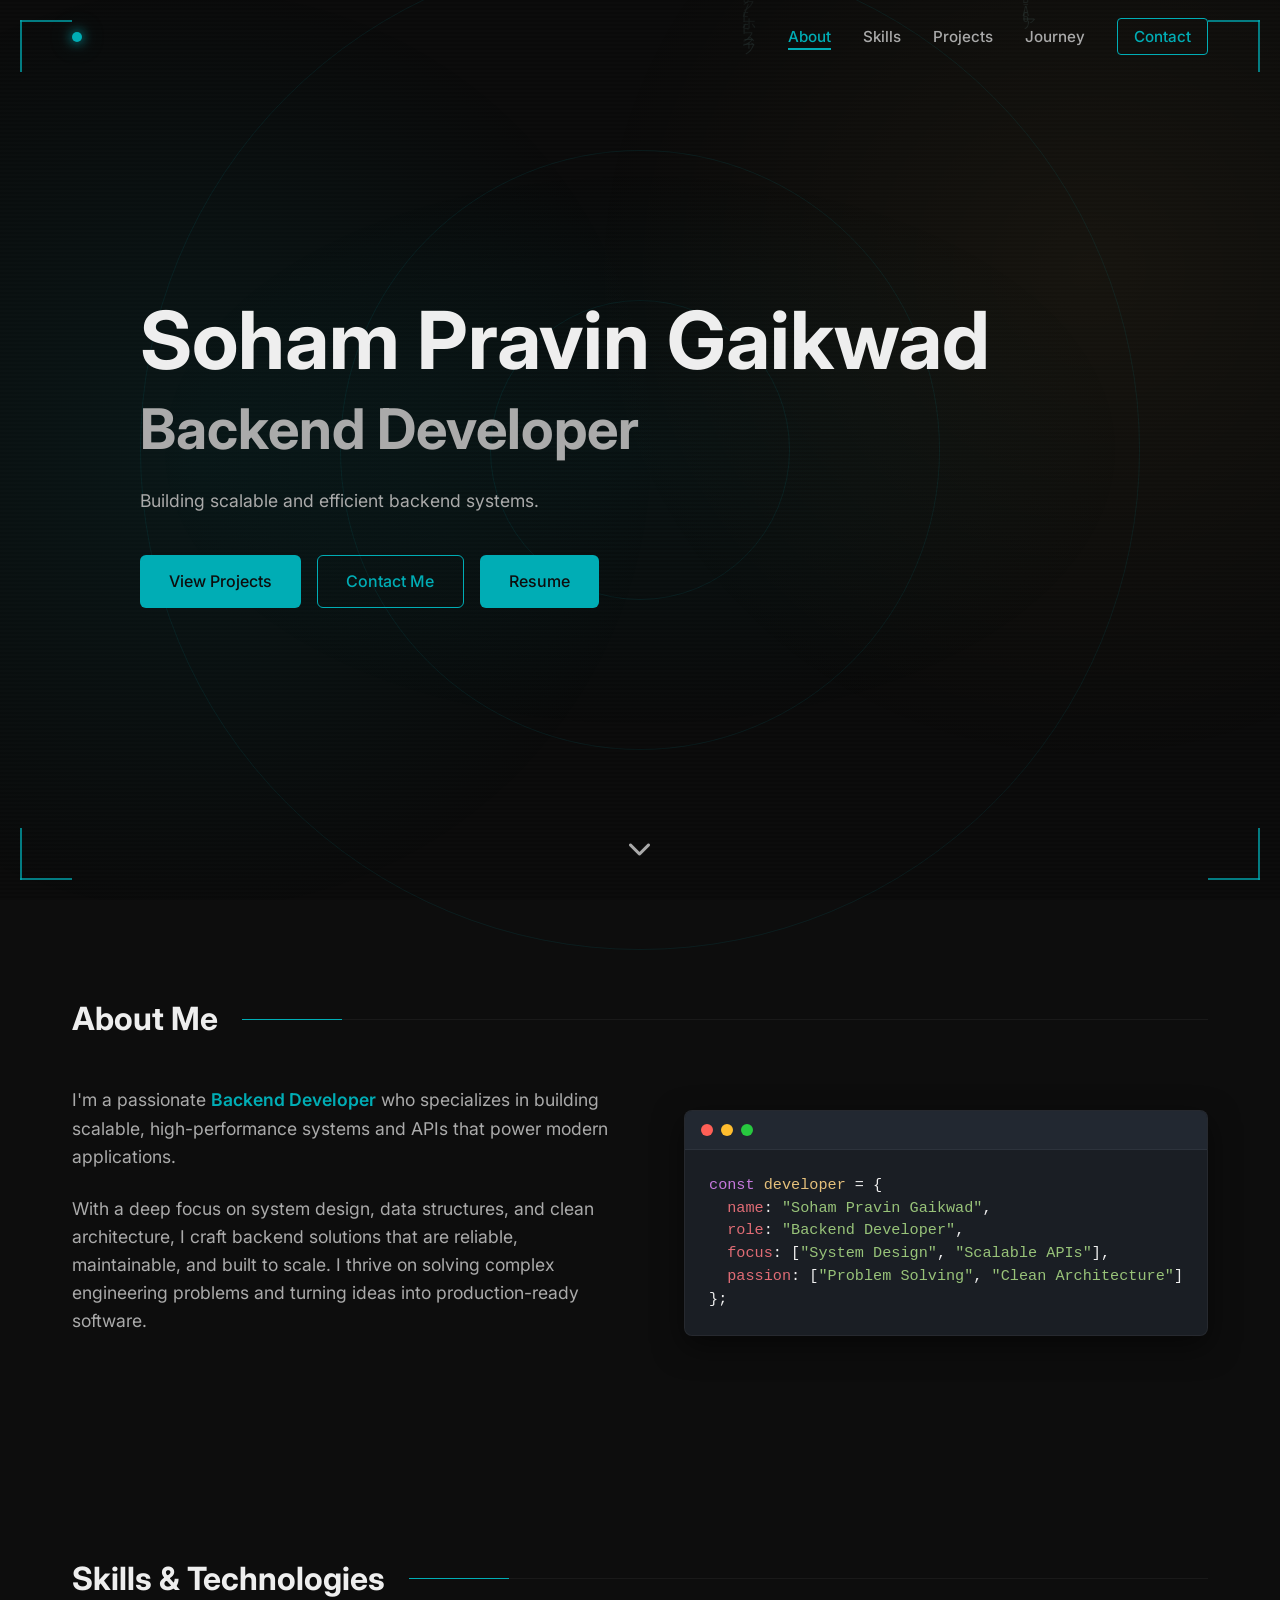
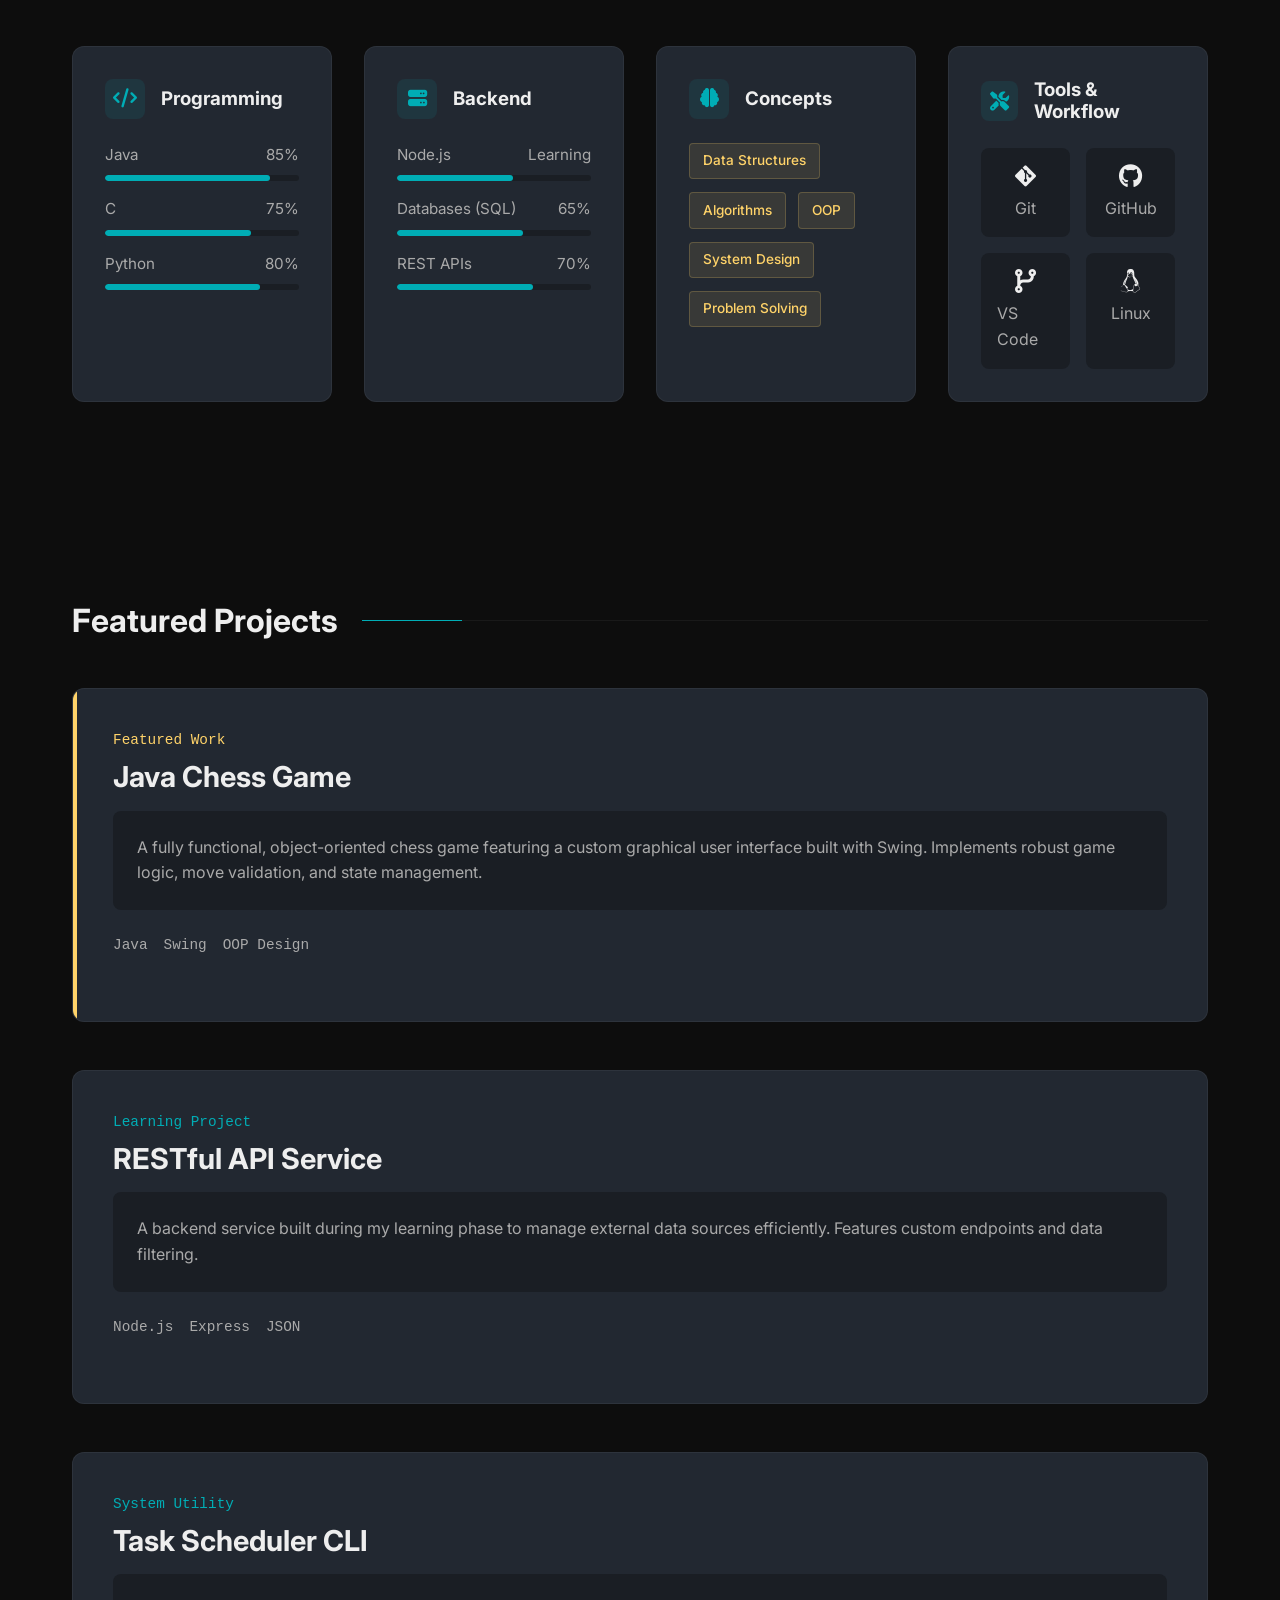
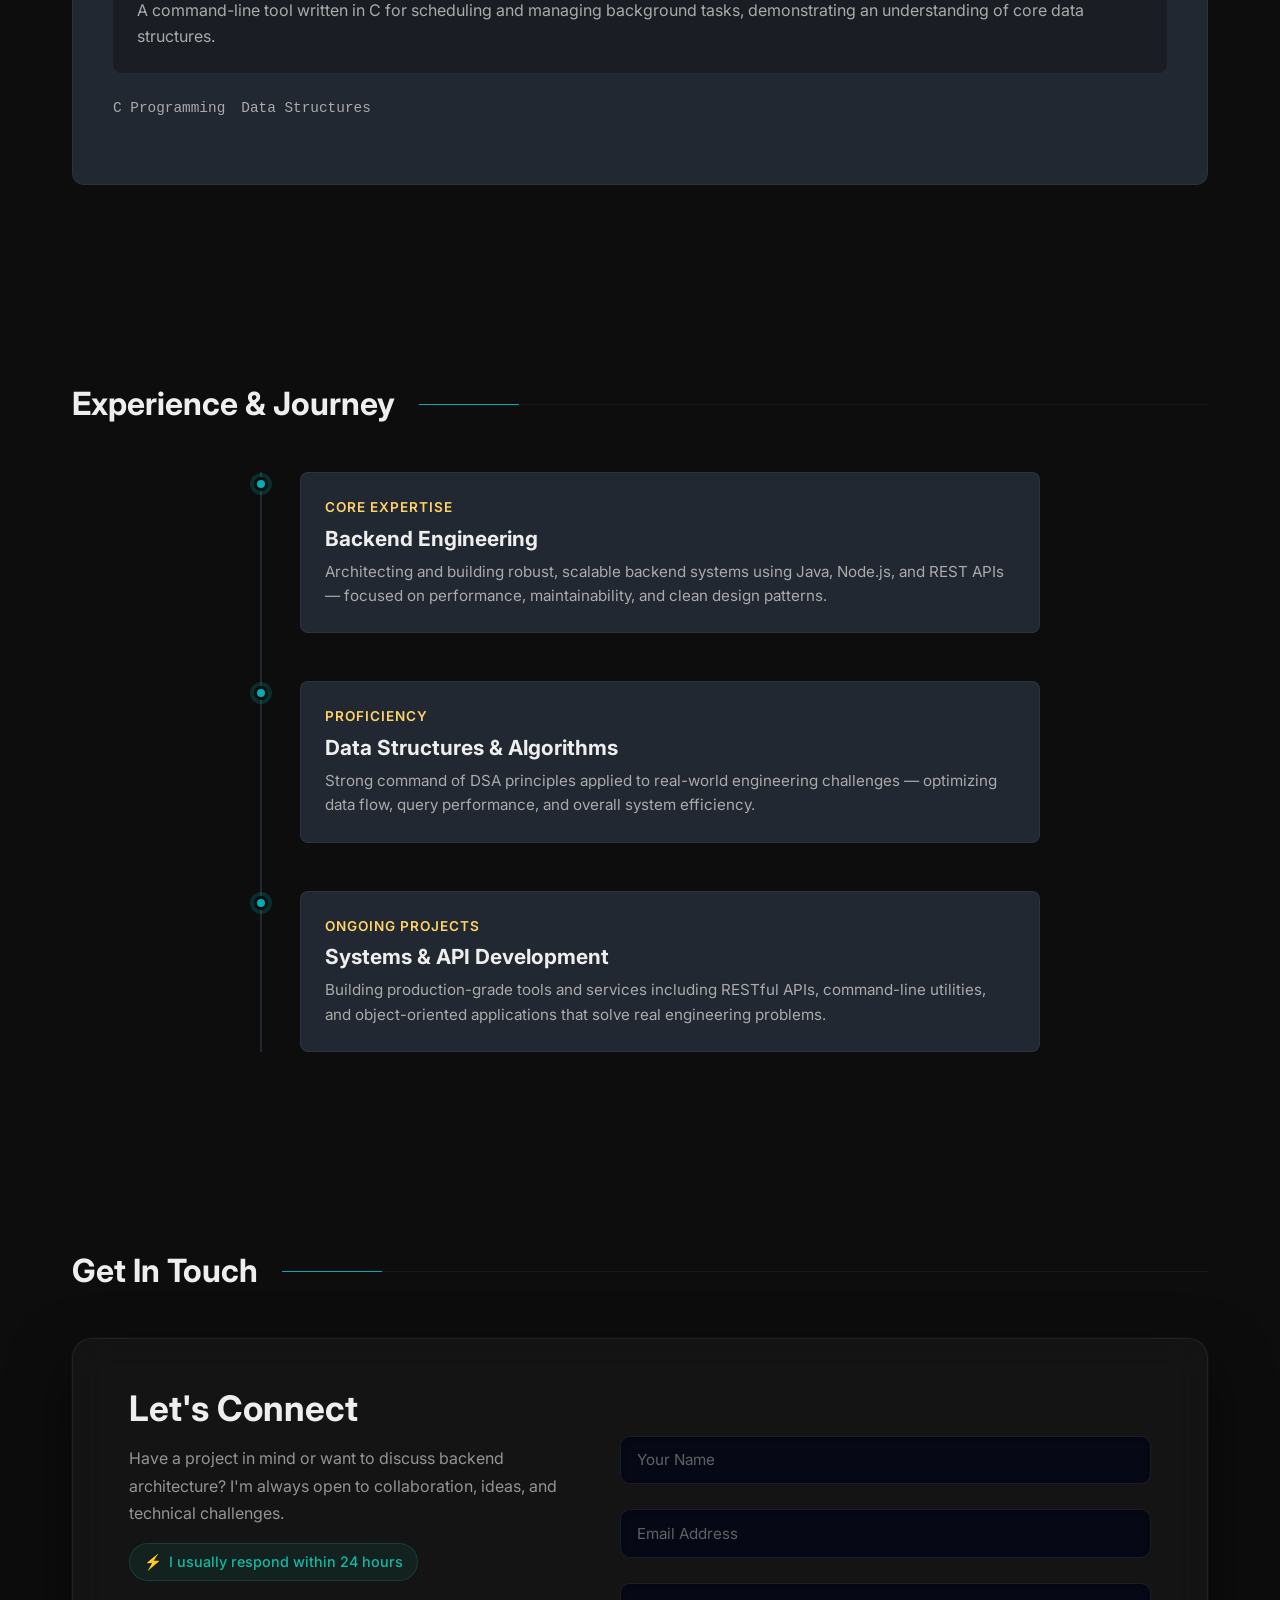
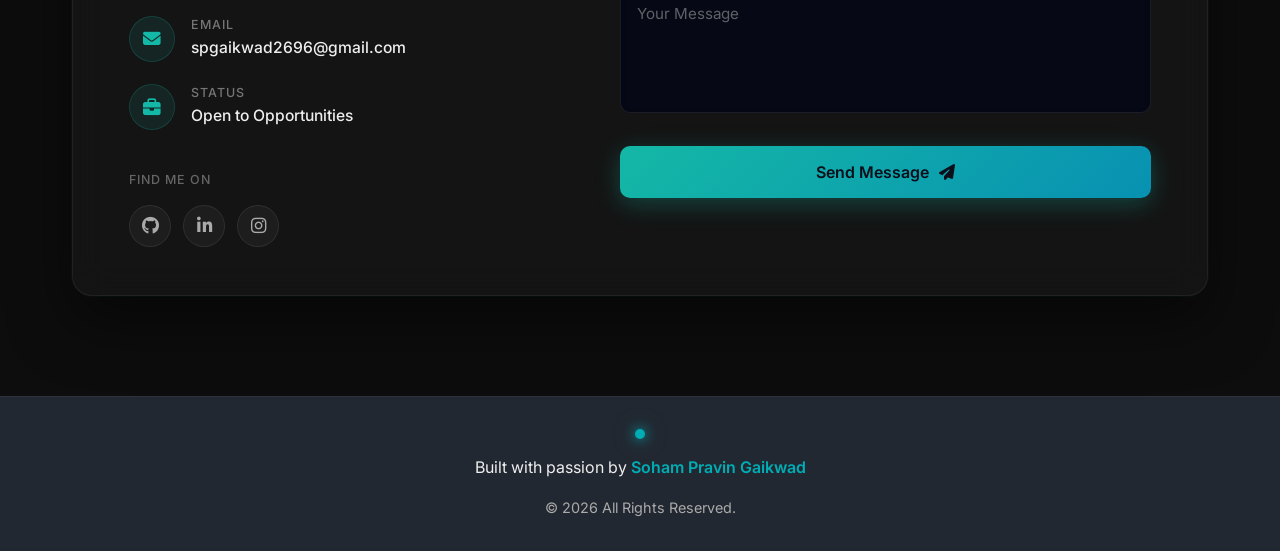
==== home.html @ 2af8124e "Add files via upload" ====
<!DOCTYPE html>
<html lang="en">

<head>
  <meta charset="UTF-8">
  <meta name="viewport" content="width=device-width, initial-scale=1.0">
  <title>Soham Pravin Gaikwad - Backend Developer</title>
  <!-- Use Google Fonts (Inter) and FontAwesome for icons -->
  <link rel="preconnect" href="https://fonts.googleapis.com">
  <link rel="preconnect" href="https://fonts.gstatic.com" crossorigin>
  <link
    href="https://fonts.googleapis.com/css2?family=Inter:wght@300;400;500;600;700&family=Share+Tech+Mono&display=swap"
    rel="stylesheet">
  <link rel="stylesheet" href="https://cdnjs.cloudflare.com/ajax/libs/font-awesome/6.4.0/css/all.min.css">
  <link rel="stylesheet" href="style.css">
</head>

<body>

  <!-- ── GLOBAL BACKGROUND EFFECTS ───────────────── -->
  <canvas id="matrix-canvas"></canvas>
  <div class="scanlines"></div>
  <div class="glow-bg"></div>
  <div class="ping-ring">
    <div class="ring"></div>
    <div class="ring"></div>
    <div class="ring"></div>
  </div>
  <div class="corner tl"></div>
  <div class="corner tr"></div>
  <div class="corner bl"></div>
  <div class="corner br"></div>
  <nav id="navbar">
    <div class="nav-content">
      <a href="#hero" class="logo-dot" aria-label="Home"><span></span></a>
      <ul class="nav-links">
        <li><a href="#about">About</a></li>
        <li><a href="#skills">Skills</a></li>
        <li><a href="#projects">Projects</a></li>
        <li><a href="#journey">Journey</a></li>
        <li><a href="#contact" class="btn-contact-nav">Contact</a></li>
      </ul>
      <div class="menu-toggle"><i class="fas fa-bars"></i></div>
    </div>
  </nav>

  <header id="hero">
    <!-- Subtle particle or gradient space wrapper -->
    <div id="particles-js" class="hero-background"></div>
    <div class="hero-content">
      <h1 class="name">Soham Pravin Gaikwad</h1>
      <h2 class="title">Backend Developer</h2>
      <p class="tagline">Building scalable and efficient backend systems.</p>
      <div class="hero-cta">
        <a href="#projects" class="btn btn-primary">View Projects</a>
        <a href="#contact" class="btn btn-secondary">Contact Me</a>
        <a href="Professional%20Modern%20CV%20Resume.pdf" target="_blank" rel="noopener noreferrer"
          class="btn btn-primary">Resume</a>
      </div>
    </div>
    <div class="scroll-indicator">
      <a href="#about"><i class="fas fa-chevron-down"></i></a>
    </div>
  </header>

  <main>
    <section id="about" class="reveal section-padding">
      <div class="container">
        <div class="section-title">
          <h2>About Me</h2>
          <div class="underline"></div>
        </div>
        <div class="about-content">
          <div class="about-text">
            <p>I'm a passionate <span class="highlight">Backend Developer</span> who specializes in building scalable,
              high-performance systems and APIs that power modern applications.</p>
            <p>With a deep focus on system design, data structures, and clean architecture, I craft backend solutions
              that are reliable, maintainable, and built to scale. I thrive on solving complex engineering problems and
              turning ideas into production-ready software.</p>
          </div>
          <div class="about-illustration">
            <div class="code-window">
              <div class="window-header">
                <span class="dot red"></span>
                <span class="dot yellow"></span>
                <span class="dot green"></span>
              </div>
              <div class="window-body">
                <pre><code><span class="keyword">const</span> <span class="variable">developer</span> = {
  <span class="property">name</span>: <span class="string">"Soham Pravin Gaikwad"</span>,
  <span class="property">role</span>: <span class="string">"Backend Developer"</span>,
  <span class="property">focus</span>: [<span class="string">"System Design"</span>, <span class="string">"Scalable APIs"</span>],
  <span class="property">passion</span>: [<span class="string">"Problem Solving"</span>, <span class="string">"Clean Architecture"</span>]
};</code></pre>
              </div>
            </div>
          </div>
        </div>
      </div>
    </section>

    <section id="skills" class="reveal section-padding">
      <div class="container">
        <div class="section-title">
          <h2>Skills & Technologies</h2>
          <div class="underline"></div>
        </div>
        <div class="skills-grid">
          <div class="skill-category">
            <div class="skill-header">
              <div class="icon-box"><i class="fas fa-code"></i></div>
              <h3>Programming</h3>
            </div>
            <ul class="skill-list">
              <li>
                <div class="skill-info"><span>Java</span> <span>85%</span></div>
                <div class="progress">
                  <div class="progress-bar" style="--target-width: 85%"></div>
                </div>
              </li>
              <li>
                <div class="skill-info"><span>C</span> <span>75%</span></div>
                <div class="progress">
                  <div class="progress-bar" style="--target-width: 75%"></div>
                </div>
              </li>
              <li>
                <div class="skill-info"><span>Python</span> <span>80%</span></div>
                <div class="progress">
                  <div class="progress-bar" style="--target-width: 80%"></div>
                </div>
              </li>
            </ul>
          </div>

          <div class="skill-category">
            <div class="skill-header">
              <div class="icon-box"><i class="fas fa-server"></i></div>
              <h3>Backend</h3>
            </div>
            <ul class="skill-list">
              <li>
                <div class="skill-info"><span>Node.js</span> <span>Learning</span></div>
                <div class="progress">
                  <div class="progress-bar" style="--target-width: 60%"></div>
                </div>
              </li>
              <li>
                <div class="skill-info"><span>Databases (SQL)</span> <span>65%</span></div>
                <div class="progress">
                  <div class="progress-bar" style="--target-width: 65%"></div>
                </div>
              </li>
              <li>
                <div class="skill-info"><span>REST APIs</span> <span>70%</span></div>
                <div class="progress">
                  <div class="progress-bar" style="--target-width: 70%"></div>
                </div>
              </li>
            </ul>
          </div>

          <div class="skill-category">
            <div class="skill-header">
              <div class="icon-box"><i class="fas fa-brain"></i></div>
              <h3>Concepts</h3>
            </div>
            <div class="concept-tags">
              <span class="tag">Data Structures</span>
              <span class="tag">Algorithms</span>
              <span class="tag">OOP</span>
              <span class="tag">System Design</span>
              <span class="tag">Problem Solving</span>
            </div>
          </div>

          <div class="skill-category">
            <div class="skill-header">
              <div class="icon-box"><i class="fas fa-tools"></i></div>
              <h3>Tools & Workflow</h3>
            </div>
            <div class="tools-grid">
              <div class="tool-item"><i class="fab fa-git-alt"></i><span>Git</span></div>
              <div class="tool-item"><i class="fab fa-github"></i><span>GitHub</span></div>
              <div class="tool-item"><i class="fas fa-code-branch"></i><span>VS Code</span></div>
              <div class="tool-item"><i class="fab fa-linux"></i><span>Linux</span></div>
            </div>
          </div>
        </div>
      </div>
    </section>

    <section id="projects" class="reveal section-padding">
      <div class="container">
        <div class="section-title">
          <h2>Featured Projects</h2>
          <div class="underline"></div>
        </div>
        <div class="projects-grid">
          <!-- Featured Project -->
          <div class="project-card featured">
            <div class="project-content">
              <div class="project-label">Featured Work</div>
              <h3 class="project-title">Java Chess Game</h3>
              <div class="project-description">
                <p>A fully functional, object-oriented chess game featuring a custom graphical user interface built with
                  Swing. Implements robust game logic, move validation, and state management.</p>
              </div>
              <ul class="project-tech">
                <li>Java</li>
                <li>Swing</li>
                <li>OOP Design</li>
              </ul>
            </div>
          </div>

          <!-- Placeholder Project 1 -->
          <div class="project-card">
            <div class="project-content">
              <div class="project-label">Learning Project</div>
              <h3 class="project-title">RESTful API Service</h3>
              <div class="project-description">
                <p>A backend service built during my learning phase to manage external data sources efficiently.
                  Features custom endpoints and data filtering.</p>
              </div>
              <ul class="project-tech">
                <li>Node.js</li>
                <li>Express</li>
                <li>JSON</li>
              </ul>
            </div>
          </div>

          <!-- Placeholder Project 2 -->
          <div class="project-card">
            <div class="project-content">
              <div class="project-label">System Utility</div>
              <h3 class="project-title">Task Scheduler CLI</h3>
              <div class="project-description">
                <p>A command-line tool written in C for scheduling and managing background tasks, demonstrating an
                  understanding of core data structures.</p>
              </div>
              <ul class="project-tech">
                <li>C Programming</li>
                <li>Data Structures</li>
              </ul>
            </div>
          </div>
        </div>
      </div>
    </section>

    <section id="journey" class="reveal section-padding">
      <div class="container">
        <div class="section-title">
          <h2>Experience & Journey</h2>
          <div class="underline"></div>
        </div>
        <div class="timeline">
          <div class="timeline-item">
            <div class="timeline-dot"></div>
            <div class="timeline-content">
              <div class="timeline-date">Core Expertise</div>
              <h3>Backend Engineering</h3>
              <p>Architecting and building robust, scalable backend systems using Java, Node.js, and REST APIs — focused
                on performance, maintainability, and clean design patterns.</p>
            </div>
          </div>
          <div class="timeline-item">
            <div class="timeline-dot"></div>
            <div class="timeline-content">
              <div class="timeline-date">Proficiency</div>
              <h3>Data Structures &amp; Algorithms</h3>
              <p>Strong command of DSA principles applied to real-world engineering challenges — optimizing data flow,
                query performance, and overall system efficiency.</p>
            </div>
          </div>
          <div class="timeline-item">
            <div class="timeline-dot"></div>
            <div class="timeline-content">
              <div class="timeline-date">Ongoing Projects</div>
              <h3>Systems &amp; API Development</h3>
              <p>Building production-grade tools and services including RESTful APIs, command-line utilities, and
                object-oriented applications that solve real engineering problems.</p>
            </div>
          </div>
        </div>
      </div>
    </section>

    <section id="contact" class="reveal section-padding">
      <div class="container">
        <div class="section-title">
          <h2>Get In Touch</h2>
          <div class="underline"></div>
        </div>
        <div class="contact-wrapper">

          <!-- LEFT: Info -->
          <div class="contact-info">
            <h3 class="contact-heading">Let's Connect</h3>
            <p class="contact-subtext">Have a project in mind or want to discuss backend architecture? I'm always open
              to collaboration, ideas, and technical challenges.</p>
            <p class="contact-response"><span class="response-icon">⚡</span> I usually respond within 24 hours</p>

            <div class="contact-details">
              <div class="contact-item">
                <div class="icon-circle"><i class="fas fa-envelope"></i></div>
                <div>
                  <h4>Email</h4>
                  <a href="mailto:spgaikwad2696@gmail.com">spgaikwad2696@gmail.com</a>
                </div>
              </div>
              <div class="contact-item">
                <div class="icon-circle"><i class="fas fa-briefcase"></i></div>
                <div>
                  <h4>Status</h4>
                  <span>Open to Opportunities</span>
                </div>
              </div>
            </div>

            <div class="social-links-container">
              <p class="social-label">Find me on</p>
              <div class="social-links">
                <a href="https://github.com/SohamG2696" target="_blank" rel="noopener noreferrer"
                  class="social-icon social-github" aria-label="GitHub"><i class="fab fa-github"></i></a>
                <a href="https://www.linkedin.com/in/soham-gaikwad-5091a5322?utm_source=share&utm_campaign=share_via&utm_content=profile&utm_medium=android_app"
                  target="_blank" rel="noopener noreferrer" class="social-icon social-linkedin" aria-label="LinkedIn"><i
                    class="fab fa-linkedin-in"></i></a>
                <a href="https://www.instagram.com/soham_2696/" target="_blank" rel="noopener noreferrer"
                  class="social-icon social-instagram" aria-label="Instagram"><i class="fab fa-instagram"></i></a>
              </div>
            </div>
          </div>

          <!-- RIGHT: Form -->
          <div class="contact-form-container">
            <form class="contact-form" id="contact-form" onsubmit="handleContactSubmit(event)">
              <div class="float-group">
                <input type="text" id="name" class="float-input" placeholder=" " required autocomplete="off">
                <label for="name" class="float-label">Your Name</label>
              </div>
              <div class="float-group">
                <input type="email" id="email" class="float-input" placeholder=" " required autocomplete="off">
                <label for="email" class="float-label">Email Address</label>
              </div>
              <div class="float-group">
                <textarea id="message" class="float-input float-textarea" placeholder=" " rows="5" required></textarea>
                <label for="message" class="float-label">Your Message</label>
              </div>
              <button type="submit" class="contact-submit-btn" id="contact-send-btn">
                <span class="btn-text">Send Message</span>
                <i class="fas fa-paper-plane btn-icon"></i>
              </button>
            </form>
          </div>

        </div>
      </div>
    </section>
  </main>

  <footer>
    <div class="container">
      <div class="footer-content">
        <div class="footer-logo"><span class="footer-dot"></span></div>
        <p>Built with passion by <span class="highlight">Soham Pravin Gaikwad</span></p>
        <p class="copyright">&copy; <span id="year"></span> All Rights Reserved.</p>
      </div>
    </div>
  </footer>

  <script src="script.js"></script>
  <script>
    /* ── MATRIX RAIN ─────────────────────────────── */
    const _canvas = document.getElementById('matrix-canvas');
    const _ctx = _canvas.getContext('2d');
    function _resize() { _canvas.width = window.innerWidth; _canvas.height = window.innerHeight; }
    _resize(); window.addEventListener('resize', _resize);
    const _chars = 'アイウエオカキクケコサシスセソタチツテトナニヌネノハヒフヘホ0123456789ABCDEF{}[]<>/\\|+-=';
    const _fs = 14;
    let _cols, _drops;
    function _initDrops() {
      _cols = Math.floor(_canvas.width / _fs);
      _drops = Array(_cols).fill(1).map(() => Math.random() * -120);
    }
    _initDrops(); window.addEventListener('resize', _initDrops);
    function _drawMatrix() {
      _ctx.fillStyle = 'rgba(5, 5, 5, 0.055)';
      _ctx.fillRect(0, 0, _canvas.width, _canvas.height);
      _ctx.font = `${_fs}px 'Share Tech Mono', monospace`;
      for (let i = 0; i < _drops.length; i++) {
        const ch = _chars[Math.floor(Math.random() * _chars.length)];
        const x = i * _fs, y = _drops[i] * _fs;
        _ctx.fillStyle = 'rgba(180,255,255,0.7)';
        _ctx.fillText(ch, x, y);
        _ctx.fillStyle = `rgba(0,173,181,${Math.random() * 0.4 + 0.15})`;
        if (y > _canvas.height && Math.random() > 0.975) _drops[i] = 0;
        _drops[i] += 0.45;
      }
    }
    setInterval(_drawMatrix, 38);

    /* ── CONTACT FORM ────────────────────────────── */
    function handleContactSubmit(e) {
      e.preventDefault();
      const btn = document.getElementById('contact-send-btn');
      const text = btn.querySelector('.btn-text');
      const icon = btn.querySelector('.btn-icon');
      btn.disabled = true;
      btn.style.opacity = '0.7';
      text.textContent = 'Sending…';
      icon.className = 'fas fa-circle-notch fa-spin btn-icon';
      setTimeout(() => {
        text.textContent = 'Sent!';
        icon.className = 'fas fa-check btn-icon';
        btn.style.background = 'linear-gradient(135deg, #059669, #10b981)';
        btn.style.opacity = '1';
        document.getElementById('contact-form').reset();
        setTimeout(() => {
          text.textContent = 'Send Message';
          icon.className = 'fas fa-paper-plane btn-icon';
          btn.style.background = '';
          btn.disabled = false;
        }, 3000);
      }, 1200);
    }
  </script>
</body>

</html>
---- style.css ----
/* --- VARIABLES --- */
:root {
  --bg-color: #0D0D0D;
  --text-primary: #EEEEEE;
  --text-secondary: #aaaaaa;
  --accent-primary: #00ADB5;
  --accent-hover: #008f96;
  --bg-secondary: #222831;
  --bg-tertiary: #1a1e24;
  --accent-alt: #FFD369;
  
  --font-main: 'Inter', sans-serif;
  --transition: all 0.3s cubic-bezier(0.25, 0.8, 0.25, 1);
  --glass-bg: rgba(34, 40, 49, 0.7);
  --glass-border: rgba(255, 255, 255, 0.05);
}

/* --- RESET --- */
* {
  margin: 0;
  padding: 0;
  box-sizing: border-box;
}

html {
  scroll-behavior: smooth;
}

body {
  font-family: var(--font-main);
  background-color: var(--bg-color);
  color: var(--text-primary);
  line-height: 1.6;
  overflow-x: hidden;
  cursor: url('data:image/svg+xml;utf8,<svg width="24" height="24" viewBox="0 0 24 24" fill="none" xmlns="http://www.w3.org/2000/svg"><path d="M5.5 3.21l.01 17.59c0 .21.12.4.3.5.08.04.16.06.25.06.1 0 .21-.03.3-.09l5.42-4.04 4.5 8.95c.08.16.24.27.42.3.06.01.12.01.17.01.12 0 .23-.04.33-.1l2.45-1.5c.14-.08.24-.22.28-.38.04-.15.01-.32-.08-.45l-4.2-8.38h5.66c.16 0 .31-.08.4-.2.1-.13.13-.3.07-.46L6.44 3.05c-.09-.17-.27-.27-.46-.26-.18.01-.34.13-.43.3-.03.04-.05.08-.05.12z" fill="%2300ADB5" stroke="%23ffffff" stroke-width="1" stroke-linejoin="round"/></svg>') 5 3, auto !important;
}

a, button, input, textarea, .menu-toggle, .social-icon { cursor: pointer; }

/* ─── MATRIX CANVAS ─────────────────────────────── */
#matrix-canvas {
  position: fixed;
  top: 0; left: 0;
  width: 100%; height: 100%;
  z-index: 0;
  opacity: 0.13;
  pointer-events: none;
}

/* ─── SCANLINES ──────────────────────────────────── */
.scanlines {
  position: fixed;
  inset: 0;
  z-index: 1;
  pointer-events: none;
  background: repeating-linear-gradient(
    0deg,
    transparent,
    transparent 2px,
    rgba(0,0,0,0.12) 2px,
    rgba(0,0,0,0.12) 4px
  );
}

/* ─── RADIAL GLOW ────────────────────────────────── */
.glow-bg {
  position: fixed;
  inset: 0;
  z-index: 0;
  pointer-events: none;
  background: radial-gradient(ellipse 55% 45% at 50% 50%, rgba(0,173,181,0.055) 0%, transparent 70%);
  animation: pg-pulse 5s ease-in-out infinite alternate;
}
@keyframes pg-pulse {
  from { opacity: 0.5; }
  to   { opacity: 1; }
}

/* ─── PING RINGS ─────────────────────────────────── */
.ping-ring {
  position: fixed;
  top: 50%; left: 50%;
  transform: translate(-50%, -50%);
  z-index: 0;
  pointer-events: none;
}
.ring {
  position: absolute;
  top: 50%; left: 50%;
  transform: translate(-50%, -50%);
  border-radius: 50%;
  border: 1px solid rgba(0,173,181,0.1);
  animation: expand-ring 7s ease-out infinite;
}
.ring:nth-child(1) { width: 300px;  height: 300px;  animation-delay: 0s; }
.ring:nth-child(2) { width: 600px;  height: 600px;  animation-delay: 2s; }
.ring:nth-child(3) { width: 1000px; height: 1000px; animation-delay: 4s; }
@keyframes expand-ring {
  0%   { opacity: 0.5; transform: translate(-50%,-50%) scale(0.5); }
  100% { opacity: 0;   transform: translate(-50%,-50%) scale(1.6); }
}

/* ─── CORNER BRACKETS ────────────────────────────── */
.corner {
  position: fixed;
  width: 52px; height: 52px;
  z-index: 9;
  pointer-events: none;
}
.corner::before, .corner::after {
  content: '';
  position: absolute;
  background: var(--accent-primary);
  opacity: 0.7;
}
.corner::before { width: 2px; height: 100%; }
.corner::after  { width: 100%; height: 2px; }
.corner.tl { top: 20px; left: 20px; }
.corner.tl::before { top: 0; left: 0; }
.corner.tl::after  { top: 0; left: 0; }
.corner.tr { top: 20px; right: 20px; transform: scaleX(-1); }
.corner.tr::before { top: 0; left: 0; }
.corner.tr::after  { top: 0; left: 0; }
.corner.bl { bottom: 20px; left: 20px; transform: scaleY(-1); }
.corner.bl::before { top: 0; left: 0; }
.corner.bl::after  { top: 0; left: 0; }
.corner.br { bottom: 20px; right: 20px; transform: scale(-1); }
.corner.br::before { top: 0; left: 0; }
.corner.br::after  { top: 0; left: 0; }

/* ─── ENSURE CONTENT STACKS ABOVE EFFECTS ────────── */
nav, header, main, footer {
  position: relative;
  z-index: 2;
}

/* ─── FOOTER DOT ─────────────────────────────────── */
.footer-dot {
  display: block;
  width: 10px; height: 10px;
  border-radius: 50%;
  background: var(--accent-primary);
  box-shadow: 0 0 12px var(--accent-primary), 0 0 24px rgba(0,173,181,0.4);
  margin: 0 auto;
}

a {
  text-decoration: none;
  color: inherit;
  transition: var(--transition);
}

ul {
  list-style: none;
}

.container {
  max-width: 1200px;
  margin: 0 auto;
  padding: 0 2rem;
}

.section-padding {
  padding: 100px 0;
}

.highlight {
  color: var(--accent-primary);
  font-weight: 600;
}

/* --- TYPOGRAPHY --- */
h1, h2, h3, h4, h5, h6 {
  font-weight: 700;
  line-height: 1.2;
}

/* --- BUTTONS --- */
.btn {
  display: inline-flex;
  align-items: center;
  gap: 0.5rem;
  padding: 0.8rem 1.8rem;
  border-radius: 6px;
  font-weight: 500;
  cursor: pointer;
  transition: var(--transition);
  border: none;
  font-family: var(--font-main);
  font-size: 1rem;
}

.btn-primary {
  background-color: var(--accent-primary);
  color: var(--bg-color);
}

.btn-primary:hover {
  background-color: var(--accent-hover);
  transform: translateY(-2px);
  box-shadow: 0 5px 15px rgba(0, 173, 181, 0.3);
}

.btn-secondary {
  background-color: transparent;
  color: var(--accent-primary);
  border: 1px solid var(--accent-primary);
}

.btn-secondary:hover {
  background-color: rgba(0, 173, 181, 0.1);
  transform: translateY(-2px);
}

/* --- NAVBAR --- */
#navbar {
  position: fixed;
  top: 0;
  width: 100%;
  z-index: 1000;
  padding: 1.5rem 0;
  transition: var(--transition);
}

#navbar.scrolled {
  background: rgba(13, 13, 13, 0.85);
  backdrop-filter: blur(10px);
  -webkit-backdrop-filter: blur(10px);
  padding: 1rem 0;
  border-bottom: 1px solid var(--glass-border);
  box-shadow: 0 4px 30px rgba(0, 0, 0, 0.5);
}

.nav-content {
  max-width: 1200px;
  margin: 0 auto;
  padding: 0 2rem;
  display: flex;
  justify-content: space-between;
  align-items: center;
}

.logo-dot {
  display: flex;
  align-items: center;
  justify-content: center;
}

.logo-dot span {
  display: block;
  width: 10px;
  height: 10px;
  border-radius: 50%;
  background: var(--accent-primary);
  box-shadow: 0 0 12px var(--accent-primary), 0 0 24px rgba(0, 173, 181, 0.4);
  transition: var(--transition);
}

.logo-dot:hover span {
  transform: scale(1.5);
  box-shadow: 0 0 20px var(--accent-primary), 0 0 40px rgba(0, 173, 181, 0.6);
}

.nav-links {
  display: flex;
  gap: 2rem;
  align-items: center;
}

.nav-links a {
  font-size: 0.95rem;
  font-weight: 500;
  color: var(--text-secondary);
  position: relative;
}

.nav-links a:hover,
.nav-links a.active {
  color: var(--accent-primary);
}

.nav-links a::after {
  content: '';
  position: absolute;
  width: 0;
  height: 2px;
  bottom: -4px;
  left: 0;
  background-color: var(--accent-primary);
  transition: var(--transition);
}

.nav-links a:hover::after,
.nav-links a.active::after {
  width: 100%;
}

.btn-contact-nav {
  border: 1px solid var(--accent-primary);
  padding: 0.5rem 1rem !important;
  border-radius: 4px;
  color: var(--accent-primary) !important;
}

.btn-contact-nav:hover {
  background-color: rgba(0, 173, 181, 0.1);
}

.btn-contact-nav::after {
  display: none;
}

.menu-toggle {
  display: none;
  font-size: 1.5rem;
  cursor: pointer;
  color: var(--text-primary);
}

/* --- HERO SECTION --- */
#hero {
  min-height: 100vh;
  display: flex;
  flex-direction: column;
  justify-content: center;
  position: relative;
  padding: 0 2rem;
  overflow: hidden;
}

.hero-background {
  position: absolute;
  top: 0;
  left: 0;
  width: 100%;
  height: 100%;
  z-index: -1;
  background: radial-gradient(circle at 15% 50%, rgba(0, 173, 181, 0.08) 0%, transparent 40%),
              radial-gradient(circle at 85% 30%, rgba(255, 211, 105, 0.05) 0%, transparent 40%);
}

.hero-content {
  max-width: 1000px;
  margin: 0 auto;
  width: 100%;
  z-index: 1;
}

.greeting {
  color: var(--accent-primary);
  font-family: monospace;
  font-size: 1.1rem;
  margin-bottom: 1rem;
}

.name {
  font-size: clamp(3rem, 8vw, 5rem);
  color: var(--text-primary);
  margin-bottom: 0.5rem;
}

.title {
  font-size: clamp(2rem, 5vw, 3.5rem);
  color: var(--text-secondary);
  margin-bottom: 1.5rem;
}

.subtitle {
  font-size: clamp(1.2rem, 3vw, 1.8rem);
  color: var(--accent-alt);
  font-weight: 500;
}

.tagline {
  font-size: 1.1rem;
  max-width: 540px;
  color: var(--text-secondary);
  margin-bottom: 2.5rem;
}

.hero-cta {
  display: flex;
  gap: 1rem;
}

.scroll-indicator {
  position: absolute;
  bottom: 2rem;
  left: 50%;
  transform: translateX(-50%);
  animation: bounce 2s infinite;
  z-index: 2;
}

.scroll-indicator a {
  color: var(--text-secondary);
  font-size: 1.5rem;
}

.scroll-indicator a:hover {
  color: var(--accent-primary);
}

@keyframes bounce {
  0%, 20%, 50%, 80%, 100% {
    transform: translateY(0);
  }
  40% {
    transform: translateY(-15px);
  }
  60% {
    transform: translateY(-7px);
  }
}

/* --- SECTION TITLES --- */
.section-title {
  display: flex;
  align-items: center;
  gap: 1.5rem;
  margin-bottom: 3rem;
}

.section-title h2 {
  font-size: 2rem;
  color: var(--text-primary);
  white-space: nowrap;
}

.section-title .underline {
  height: 1px;
  width: 100%;
  background-color: var(--glass-border);
  position: relative;
}

.section-title .underline::after {
  content: '';
  position: absolute;
  top: 0;
  left: 0;
  height: 100%;
  width: 100px;
  background-color: var(--accent-primary);
}

/* --- ABOUT SECTION --- */
.about-content {
  display: grid;
  grid-template-columns: 3fr 2fr;
  gap: 4rem;
  align-items: center;
}

.about-text p {
  font-size: 1.1rem;
  color: var(--text-secondary);
  margin-bottom: 1.5rem;
}

.code-window {
  background-color: var(--bg-tertiary);
  border-radius: 8px;
  overflow: hidden;
  box-shadow: 0 10px 30px rgba(0, 0, 0, 0.5);
  border: 1px solid var(--glass-border);
}

.window-header {
  background-color: var(--bg-secondary);
  padding: 0.8rem 1rem;
  display: flex;
  gap: 0.5rem;
  border-bottom: 1px solid var(--glass-border);
}

.dot {
  width: 12px;
  height: 12px;
  border-radius: 50%;
}

.dot.red { background-color: #ff5f56; }
.dot.yellow { background-color: #ffbd2e; }
.dot.green { background-color: #27c93f; }

.window-body {
  padding: 1.5rem;
  overflow-x: auto;
}

.window-body pre {
  margin: 0;
  font-family: 'Fira Code', Consolas, monospace;
  font-size: 0.95rem;
  line-height: 1.5;
}

.keyword { color: #c678dd; }
.variable { color: #e5c07b; }
.property { color: #e06c75; }
.string { color: #98c379; }

/* --- SKILLS SECTION --- */
.skills-grid {
  display: grid;
  grid-template-columns: repeat(auto-fit, minmax(250px, 1fr));
  gap: 2rem;
}

.skill-category {
  background: var(--bg-secondary);
  border-radius: 12px;
  padding: 2rem;
  border: 1px solid var(--glass-border);
  transition: var(--transition);
}

.skill-category:hover {
  transform: translateY(-5px);
  box-shadow: 0 10px 20px rgba(0, 0, 0, 0.3);
  border-color: rgba(0, 173, 181, 0.3);
}

.skill-header {
  display: flex;
  align-items: center;
  gap: 1rem;
  margin-bottom: 1.5rem;
}

.icon-box {
  width: 40px;
  height: 40px;
  background-color: rgba(0, 173, 181, 0.1);
  color: var(--accent-primary);
  border-radius: 8px;
  display: flex;
  align-items: center;
  justify-content: center;
  font-size: 1.2rem;
}

.skill-list li {
  margin-bottom: 1rem;
}

.skill-info {
  display: flex;
  justify-content: space-between;
  margin-bottom: 0.5rem;
  font-size: 0.95rem;
  color: var(--text-secondary);
}

.progress {
  height: 6px;
  background-color: var(--bg-tertiary);
  border-radius: 3px;
  overflow: hidden;
}

.progress-bar {
  height: 100%;
  background-color: var(--accent-primary);
  border-radius: 3px;
  width: 0; /* Animated with JS */
  transition: width 1.5s cubic-bezier(0.1, 0.5, 0.1, 1);
}

.concept-tags {
  display: flex;
  flex-wrap: wrap;
  gap: 0.8rem;
}

.tag {
  background-color: rgba(255, 211, 105, 0.1);
  color: var(--accent-alt);
  padding: 0.4rem 0.8rem;
  border-radius: 4px;
  font-size: 0.85rem;
  font-weight: 500;
  border: 1px solid rgba(255, 211, 105, 0.2);
}

.tools-grid {
  display: grid;
  grid-template-columns: repeat(2, 1fr);
  gap: 1rem;
}

.tool-item {
  display: flex;
  flex-direction: column;
  align-items: center;
  gap: 0.5rem;
  padding: 1rem;
  background-color: var(--bg-tertiary);
  border-radius: 8px;
  color: var(--text-secondary);
  transition: var(--transition);
}

.tool-item i {
  font-size: 1.5rem;
  color: var(--text-primary);
}

.tool-item:hover {
  color: var(--accent-primary);
  background-color: rgba(0, 173, 181, 0.05);
}

.tool-item:hover i {
  color: var(--accent-primary);
}

/* --- PROJECTS SECTION --- */
.projects-grid {
  display: grid;
  grid-template-columns: 1fr;
  gap: 3rem;
}

.project-card {
  background: var(--bg-secondary);
  border-radius: 12px;
  padding: 2.5rem;
  border: 1px solid var(--glass-border);
  transition: var(--transition);
  position: relative;
  overflow: hidden;
}

.project-card::before {
  content: '';
  position: absolute;
  top: 0;
  left: 0;
  width: 4px;
  height: 100%;
  background-color: var(--accent-primary);
  transform: scaleY(0);
  transform-origin: bottom;
  transition: transform 0.4s cubic-bezier(0.1, 0.5, 0.1, 1);
}

.project-card:hover {
  transform: translateY(-5px);
  box-shadow: 0 15px 30px rgba(0, 0, 0, 0.4);
}

.project-card:hover::before {
  transform: scaleY(1);
}

.project-card.featured::before {
  background-color: var(--accent-alt);
  transform: scaleY(1);
}

.project-label {
  font-family: monospace;
  color: var(--accent-primary);
  font-size: 0.9rem;
  margin-bottom: 0.5rem;
}

.project-card.featured .project-label {
  color: var(--accent-alt);
}

.project-title {
  font-size: 1.8rem;
  margin-bottom: 1rem;
  color: var(--text-primary);
}

.project-description {
  background-color: var(--bg-tertiary);
  padding: 1.5rem;
  border-radius: 8px;
  color: var(--text-secondary);
  margin-bottom: 1.5rem;
  font-size: 1rem;
}

.project-tech {
  display: flex;
  flex-wrap: wrap;
  gap: 1rem;
  margin-bottom: 1.5rem;
  font-family: monospace;
  color: var(--text-secondary);
  font-size: 0.9rem;
}

.project-links a {
  display: inline-flex;
  align-items: center;
  gap: 0.5rem;
  color: var(--text-primary);
  font-weight: 500;
}

.project-links a:hover {
  color: var(--accent-primary);
}

/* --- JOURNEY SECTION --- */
.timeline {
  position: relative;
  max-width: 800px;
  margin: 0 auto;
}

.timeline::before {
  content: '';
  position: absolute;
  top: 0;
  bottom: 0;
  left: 20px;
  width: 2px;
  background-color: var(--bg-secondary);
}

.timeline-item {
  position: relative;
  padding-left: 60px;
  margin-bottom: 3rem;
}

.timeline-item:last-child {
  margin-bottom: 0;
}

.timeline-dot {
  position: absolute;
  top: 5px;
  left: 14px;
  width: 14px;
  height: 14px;
  border-radius: 50%;
  background-color: var(--accent-primary);
  border: 3px solid var(--bg-color);
  box-shadow: 0 0 0 4px rgba(0, 173, 181, 0.2);
}

.timeline-content {
  background-color: var(--bg-secondary);
  padding: 1.5rem;
  border-radius: 8px;
  border: 1px solid var(--glass-border);
}

.timeline-date {
  color: var(--accent-alt);
  font-size: 0.85rem;
  font-weight: 600;
  text-transform: uppercase;
  letter-spacing: 1px;
  margin-bottom: 0.5rem;
}

.timeline-content h3 {
  font-size: 1.3rem;
  margin-bottom: 0.5rem;
}

.timeline-content p {
  color: var(--text-secondary);
  font-size: 0.95rem;
}

/* --- CONTACT SECTION --- */
#contact {
  position: relative;
}

.contact-wrapper {
  display: grid;
  grid-template-columns: 1fr 1.2fr;
  gap: 3rem;
  background: rgba(255, 255, 255, 0.03);
  backdrop-filter: blur(16px);
  -webkit-backdrop-filter: blur(16px);
  padding: 3rem 3.5rem;
  border-radius: 20px;
  border: 1px solid rgba(255, 255, 255, 0.06);
  box-shadow: 0 25px 60px rgba(0, 0, 0, 0.5), 0 0 0 1px rgba(20, 184, 166, 0.06);
  animation: contactFadeIn 0.7s ease both;
}

@keyframes contactFadeIn {
  from { opacity: 0; transform: translateY(24px); }
  to   { opacity: 1; transform: translateY(0); }
}

/* LEFT panel */
.contact-heading {
  font-size: 2.2rem;
  font-weight: 700;
  color: var(--text-primary);
  margin-bottom: 1rem;
  line-height: 1.2;
}

.contact-subtext {
  color: rgba(170, 170, 170, 0.85);
  font-size: 1rem;
  line-height: 1.7;
  margin-bottom: 1rem;
}

.contact-response {
  display: inline-flex;
  align-items: center;
  gap: 0.4rem;
  background: rgba(20, 184, 166, 0.08);
  border: 1px solid rgba(20, 184, 166, 0.2);
  color: #14b8a6;
  font-size: 0.9rem;
  font-weight: 500;
  padding: 0.4rem 0.9rem;
  border-radius: 100px;
  margin-bottom: 2.2rem;
}

.response-icon {
  font-style: normal;
}

.contact-details {
  display: flex;
  flex-direction: column;
  gap: 1.4rem;
  margin-bottom: 2.5rem;
}

.contact-item {
  display: flex;
  align-items: center;
  gap: 1rem;
}

.icon-circle {
  flex-shrink: 0;
  width: 46px;
  height: 46px;
  background: rgba(20, 184, 166, 0.1);
  border: 1px solid rgba(20, 184, 166, 0.2);
  color: #14b8a6;
  border-radius: 50%;
  display: flex;
  align-items: center;
  justify-content: center;
  font-size: 1.1rem;
  transition: var(--transition);
}

.contact-item:hover .icon-circle {
  background: rgba(20, 184, 166, 0.2);
  box-shadow: 0 0 16px rgba(20, 184, 166, 0.35);
}

.contact-item h4 {
  font-size: 0.78rem;
  font-weight: 500;
  color: rgba(170, 170, 170, 0.65);
  text-transform: uppercase;
  letter-spacing: 0.08em;
  margin-bottom: 0.1rem;
}

.contact-item a,
.contact-item span {
  font-size: 0.98rem;
  color: var(--text-primary);
  font-weight: 500;
  transition: color 0.2s;
}

.contact-item a:hover {
  color: #14b8a6;
}

/* Social */
.social-label {
  font-size: 0.78rem;
  text-transform: uppercase;
  letter-spacing: 0.08em;
  color: rgba(170, 170, 170, 0.55);
  margin-bottom: 0.9rem;
  font-weight: 500;
}

.social-links {
  display: flex;
  gap: 0.75rem;
}

.social-icon {
  width: 42px;
  height: 42px;
  border-radius: 50%;
  display: flex;
  align-items: center;
  justify-content: center;
  font-size: 1.1rem;
  color: var(--text-secondary);
  background: rgba(255, 255, 255, 0.04);
  border: 1px solid rgba(255, 255, 255, 0.08);
  transition: transform 0.25s ease, box-shadow 0.25s ease, background 0.25s ease, color 0.25s ease;
}

.social-icon:hover {
  transform: scale(1.15) translateY(-2px);
}

.social-github:hover {
  background: #24292e;
  color: #fff;
  box-shadow: 0 0 18px rgba(36, 41, 46, 0.7);
}

.social-linkedin:hover {
  background: #0a66c2;
  color: #fff;
  box-shadow: 0 0 18px rgba(10, 102, 194, 0.6);
}

.social-twitter:hover {
  background: #1d9bf0;
  color: #fff;
  box-shadow: 0 0 18px rgba(29, 155, 240, 0.6);
}

.social-instagram:hover {
  background: #E1306C;
  color: #fff;
  box-shadow: 0 0 18px rgba(225, 48, 108, 0.6);
}

/* RIGHT: floating label form */
.contact-form-container {
  display: flex;
  flex-direction: column;
  justify-content: center;
}

.float-group {
  position: relative;
  margin-bottom: 1.6rem;
}

.float-input {
  width: 100%;
  background: rgba(2, 6, 23, 0.7);
  border: 1px solid rgba(255, 255, 255, 0.08);
  border-radius: 10px;
  padding: 1.15rem 1.1rem 0.55rem;
  color: var(--text-primary);
  font-family: var(--font-main);
  font-size: 0.97rem;
  outline: none;
  transition: border-color 0.25s ease, box-shadow 0.25s ease;
  box-shadow: inset 0 1px 4px rgba(0, 0, 0, 0.4);
  resize: none;
}

.float-textarea {
  min-height: 130px;
  padding-top: 1.4rem;
}

.float-label {
  position: absolute;
  left: 1.1rem;
  top: 50%;
  transform: translateY(-50%);
  font-size: 0.95rem;
  color: rgba(170, 170, 170, 0.55);
  pointer-events: none;
  transition: all 0.22s cubic-bezier(0.4, 0, 0.2, 1);
  background: transparent;
}

.float-group:has(.float-textarea) .float-label {
  top: 1.15rem;
  transform: none;
}

/* Float up when filled or focused */
.float-input:focus + .float-label,
.float-input:not(:placeholder-shown) + .float-label {
  top: 0.5rem;
  transform: none;
  font-size: 0.72rem;
  color: #14b8a6;
  letter-spacing: 0.04em;
}

.float-group:has(.float-textarea) .float-input:focus + .float-label,
.float-group:has(.float-textarea) .float-input:not(:placeholder-shown) + .float-label {
  top: 0.45rem;
  transform: none;
}

.float-input:focus {
  border-color: #14b8a6;
  box-shadow: 0 0 0 3px rgba(20, 184, 166, 0.15), inset 0 1px 4px rgba(0, 0, 0, 0.4);
}

/* Submit button */
.contact-submit-btn {
  width: 100%;
  display: flex;
  align-items: center;
  justify-content: center;
  gap: 0.6rem;
  padding: 1rem 1.5rem;
  border: none;
  border-radius: 10px;
  background: linear-gradient(135deg, #14b8a6 0%, #0891b2 100%);
  color: #0a0f1a;
  font-family: var(--font-main);
  font-size: 1rem;
  font-weight: 600;
  cursor: pointer;
  box-shadow: 0 6px 24px rgba(20, 184, 166, 0.3);
  transition: transform 0.25s ease, box-shadow 0.25s ease, opacity 0.25s ease, background 0.4s ease;
}

.contact-submit-btn:hover:not(:disabled) {
  transform: translateY(-2px);
  box-shadow: 0 10px 35px rgba(20, 184, 166, 0.45);
}

.contact-submit-btn:active:not(:disabled) {
  transform: translateY(0);
}

/* --- FOOTER --- */
footer {
  background-color: var(--bg-secondary);
  border-top: 1px solid var(--glass-border);
  padding: 2rem 0;
  text-align: center;
}

.footer-content {
  display: flex;
  flex-direction: column;
  align-items: center;
  gap: 1rem;
}

.footer-logo {
  font-size: 1.5rem;
  font-weight: 700;
  color: var(--text-secondary);
}

.footer-logo span {
  color: var(--accent-primary);
}

.copyright {
  font-size: 0.9rem;
  color: var(--text-secondary);
}

/* --- RESPONSIVE DESIGN --- */
@media screen and (max-width: 968px) {
  .about-content {
    grid-template-columns: 1fr;
  }
  
  .contact-wrapper {
    grid-template-columns: 1fr;
    padding: 2rem 1.75rem;
    gap: 2.5rem;
  }
}

@media screen and (max-width: 768px) {
  .section-padding {
    padding: 70px 0;
  }

  .nav-links {
    position: fixed;
    right: -100%;
    top: 0;
    height: 100vh;
    background-color: var(--bg-secondary);
    flex-direction: column;
    justify-content: center;
    width: 70%;
    max-width: 300px;
    box-shadow: -10px 0 30px rgba(0, 0, 0, 0.5);
    transition: 0.4s ease;
  }

  .nav-links.nav-active {
    right: 0;
  }

  .menu-toggle {
    display: block;
    z-index: 1001;
  }

  .hero-content {
    text-align: left;
  }

  .section-title {
    flex-direction: column;
    align-items: flex-start;
    gap: 0.5rem;
  }

  .projects-grid {
    grid-template-columns: 1fr;
  }
}

/* --- ANIMATIONS (Reveal on scroll) --- */
.reveal {
  opacity: 0;
  transform: translateY(30px);
  transition: all 0.8s cubic-bezier(0.5, 0, 0, 1);
}

.reveal.active {
  opacity: 1;
  transform: translateY(0);
}
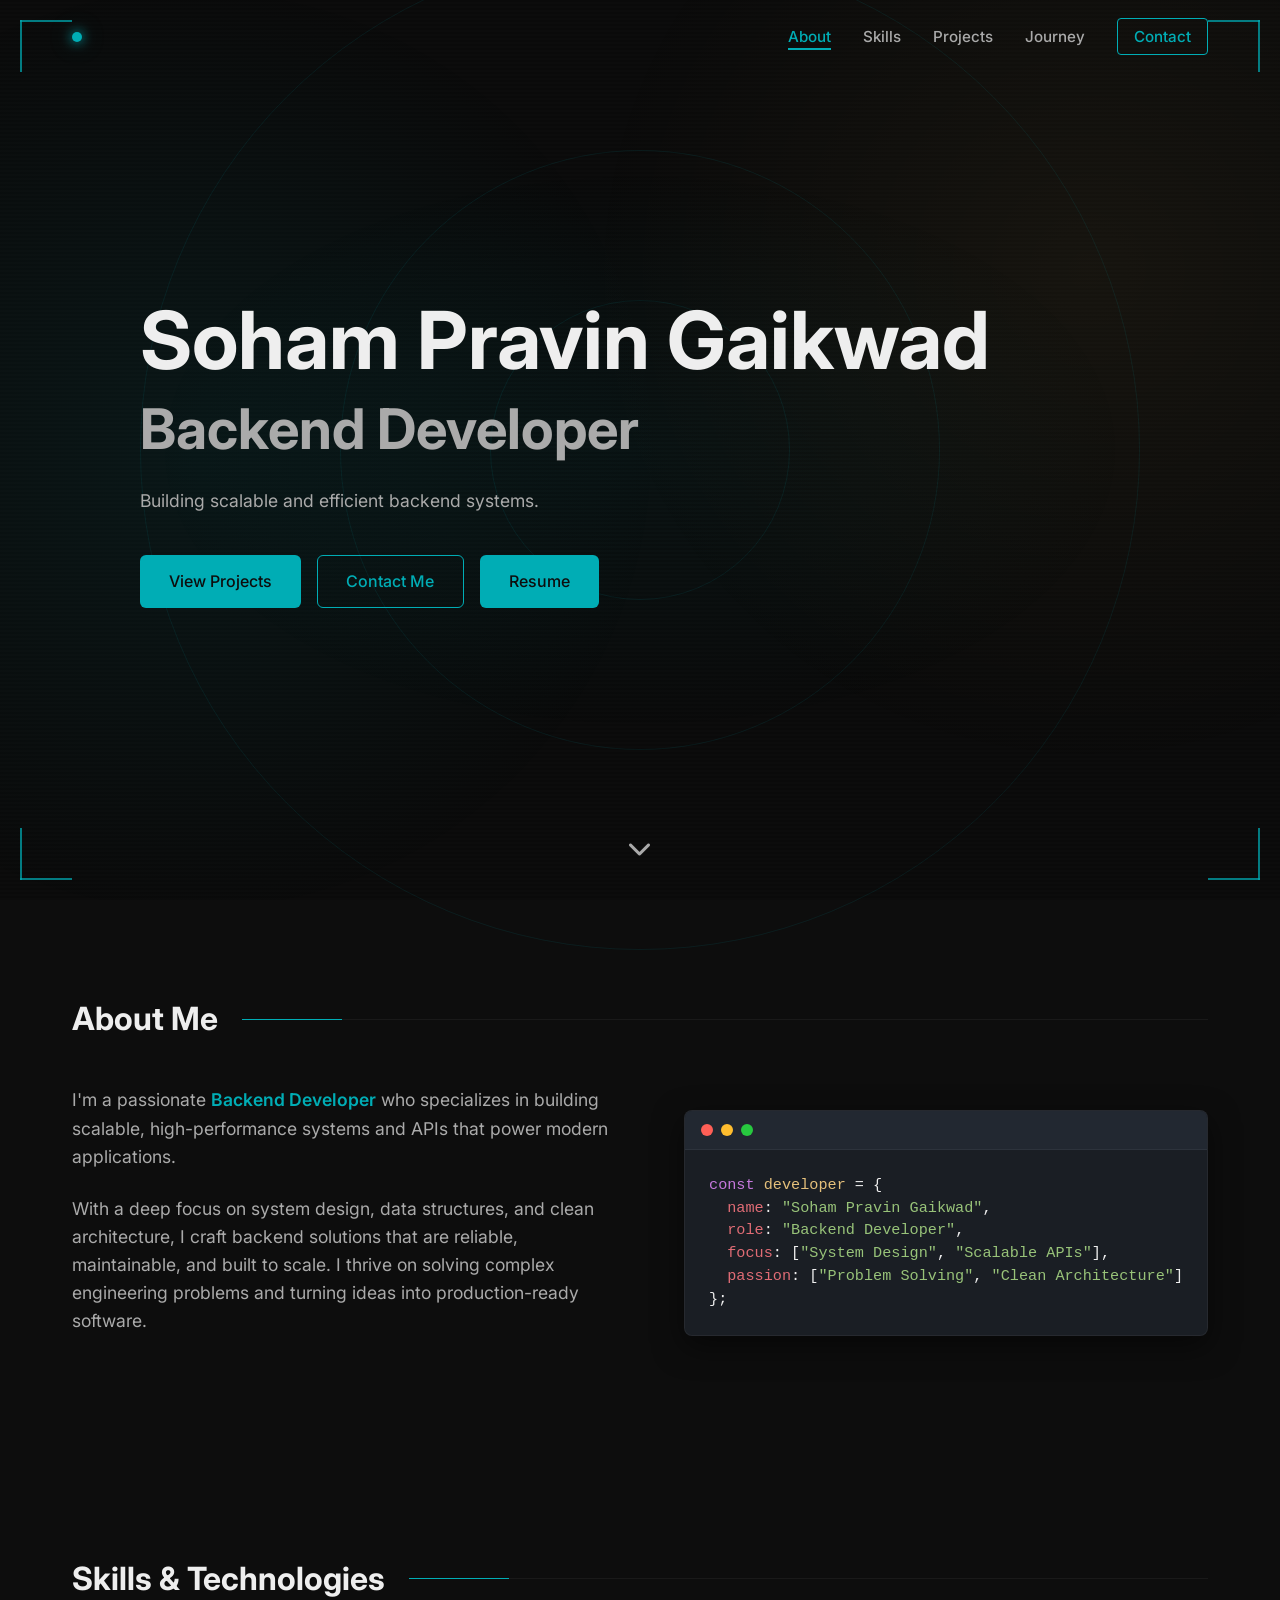
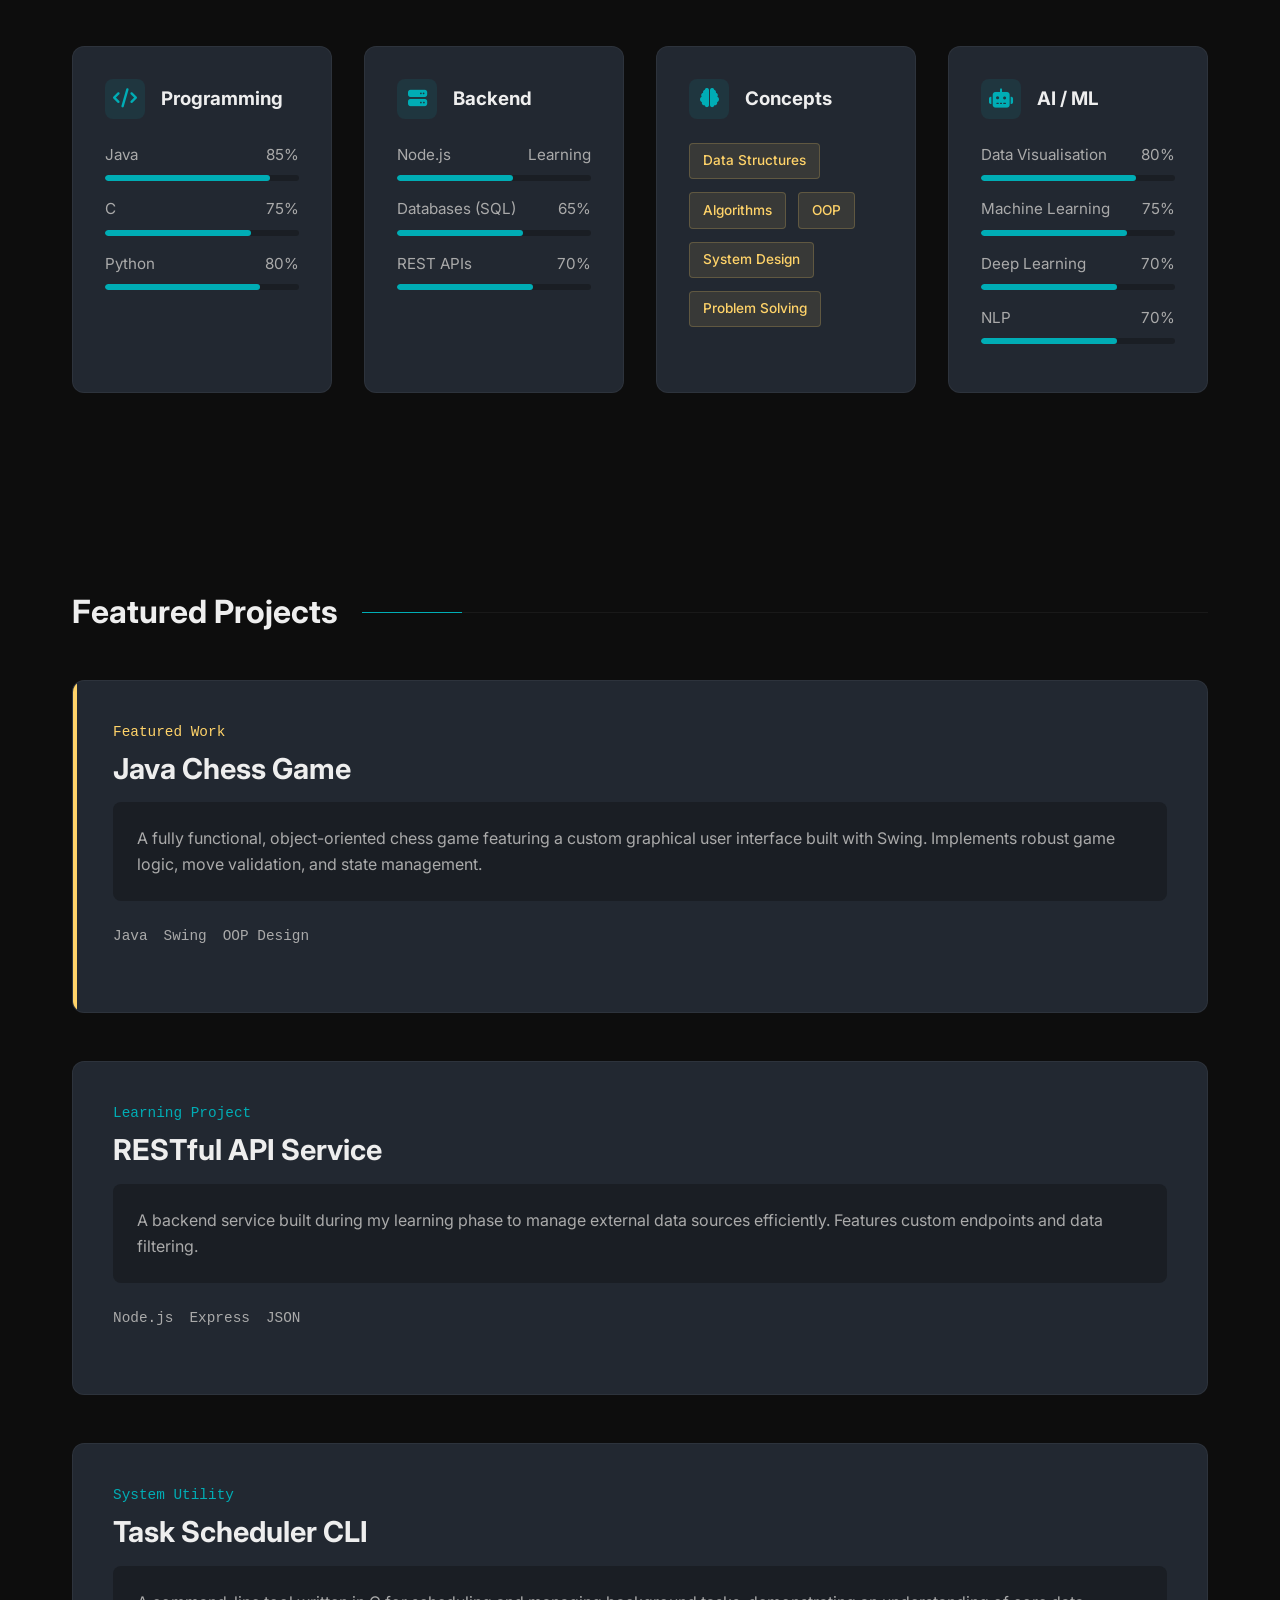
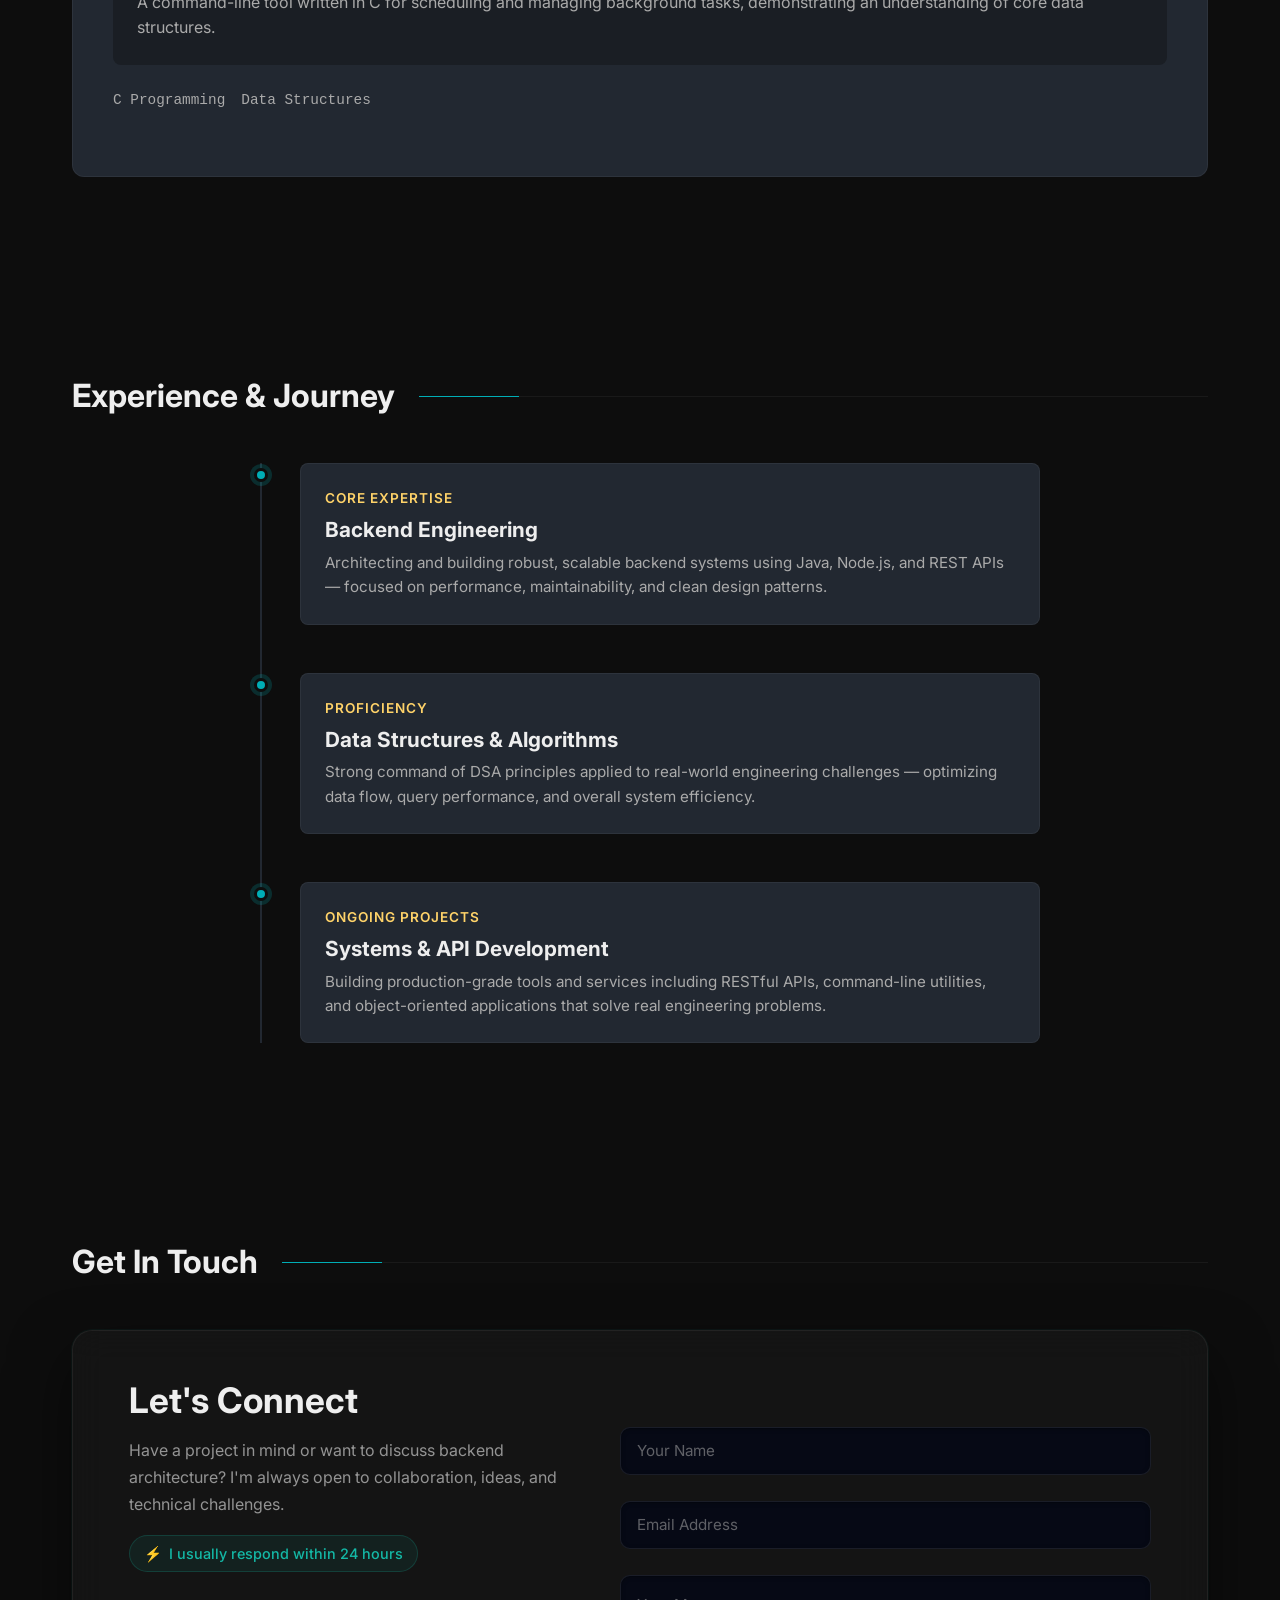
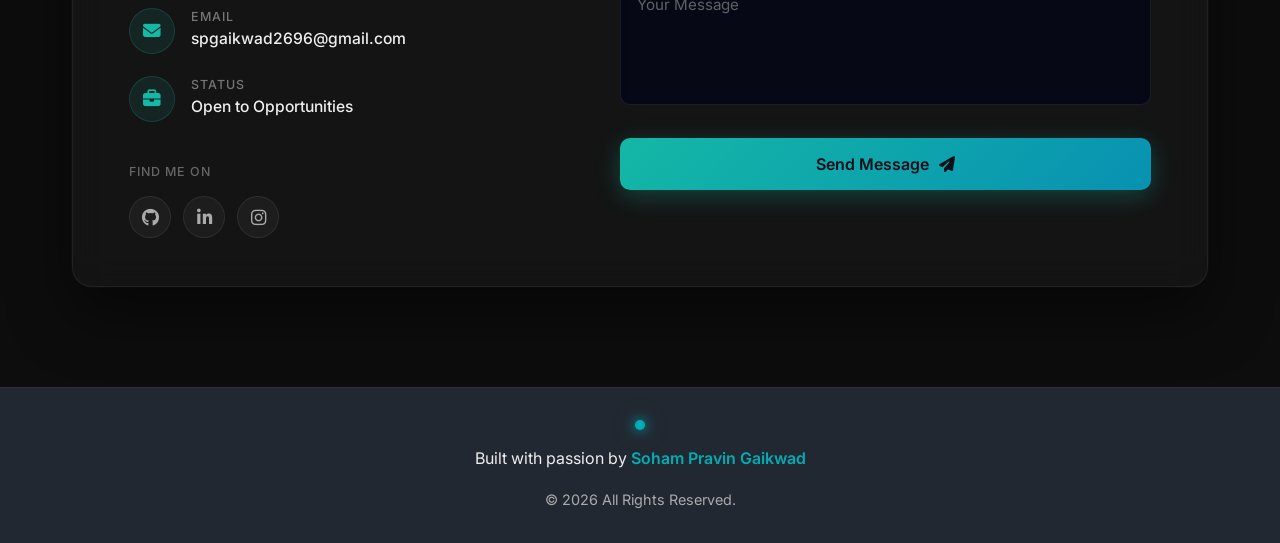
==== commit 60fb25cf: "feat: replace Tools & Workflow skill category with AI / ML section" ====
--- a/home.html
+++ b/home.html
@@ -176,15 +176,35 @@
 
           <div class="skill-category">
             <div class="skill-header">
-              <div class="icon-box"><i class="fas fa-tools"></i></div>
-              <h3>Tools & Workflow</h3>
-            </div>
-            <div class="tools-grid">
-              <div class="tool-item"><i class="fab fa-git-alt"></i><span>Git</span></div>
-              <div class="tool-item"><i class="fab fa-github"></i><span>GitHub</span></div>
-              <div class="tool-item"><i class="fas fa-code-branch"></i><span>VS Code</span></div>
-              <div class="tool-item"><i class="fab fa-linux"></i><span>Linux</span></div>
-            </div>
+              <div class="icon-box"><i class="fas fa-robot"></i></div>
+              <h3>AI / ML</h3>
+            </div>
+            <ul class="skill-list">
+              <li>
+                <div class="skill-info"><span>Data Visualisation</span> <span>80%</span></div>
+                <div class="progress">
+                  <div class="progress-bar" style="--target-width: 80%"></div>
+                </div>
+              </li>
+              <li>
+                <div class="skill-info"><span>Machine Learning</span> <span>75%</span></div>
+                <div class="progress">
+                  <div class="progress-bar" style="--target-width: 75%"></div>
+                </div>
+              </li>
+              <li>
+                <div class="skill-info"><span>Deep Learning</span> <span>70%</span></div>
+                <div class="progress">
+                  <div class="progress-bar" style="--target-width: 70%"></div>
+                </div>
+              </li>
+              <li>
+                <div class="skill-info"><span>NLP</span> <span>70%</span></div>
+                <div class="progress">
+                  <div class="progress-bar" style="--target-width: 70%"></div>
+                </div>
+              </li>
+            </ul>
           </div>
         </div>
       </div>
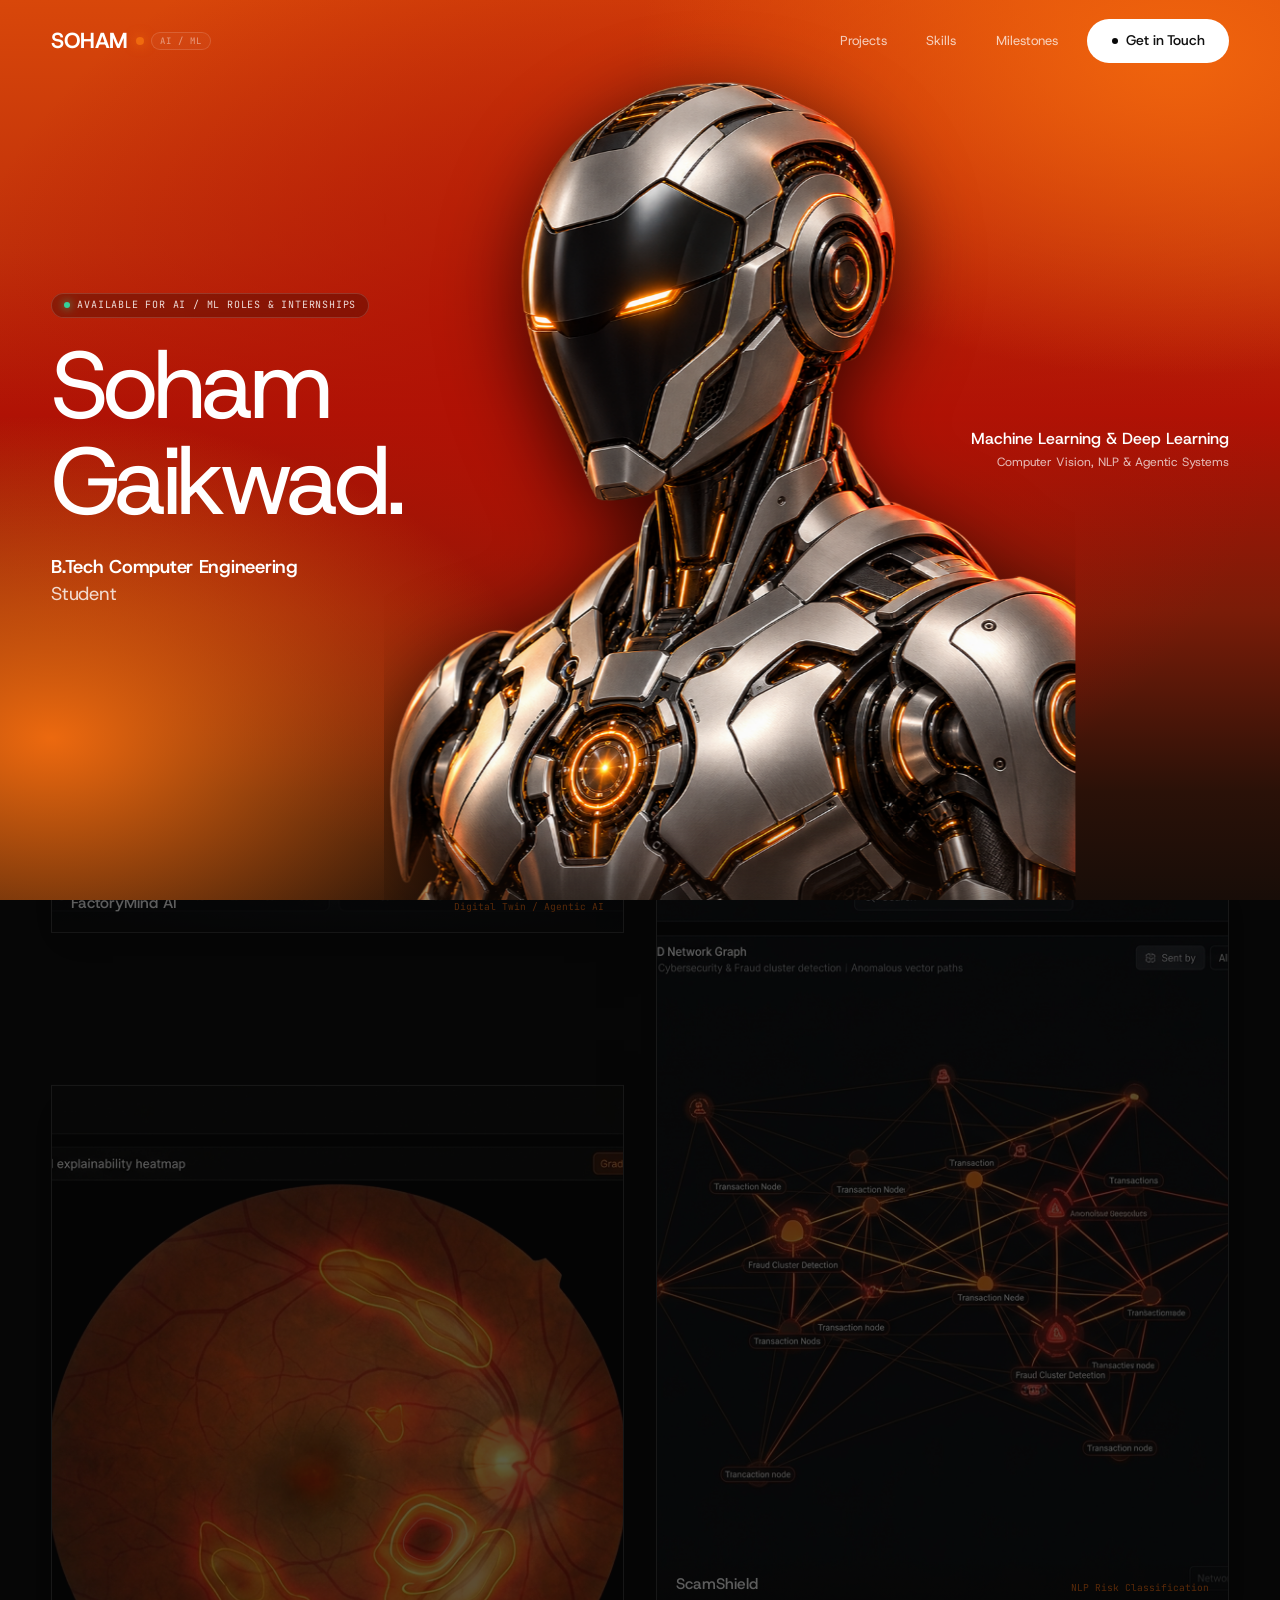
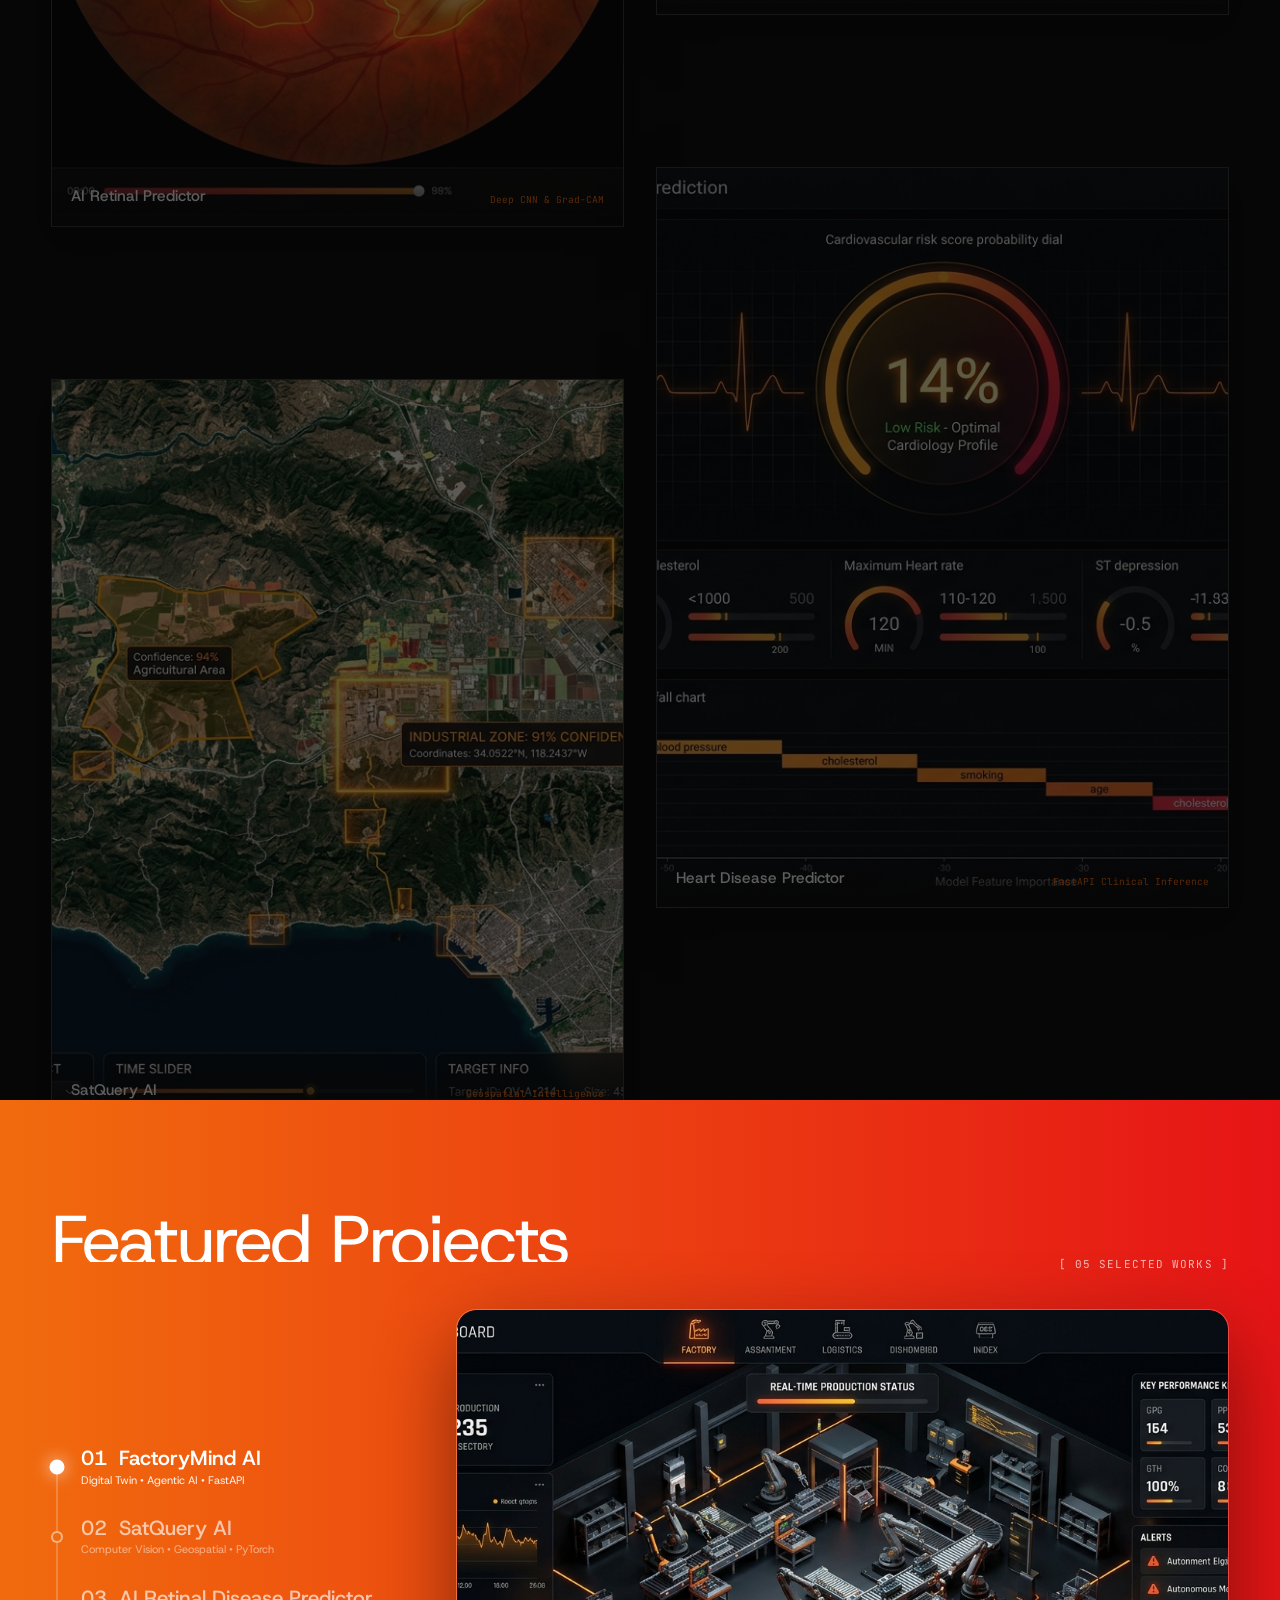
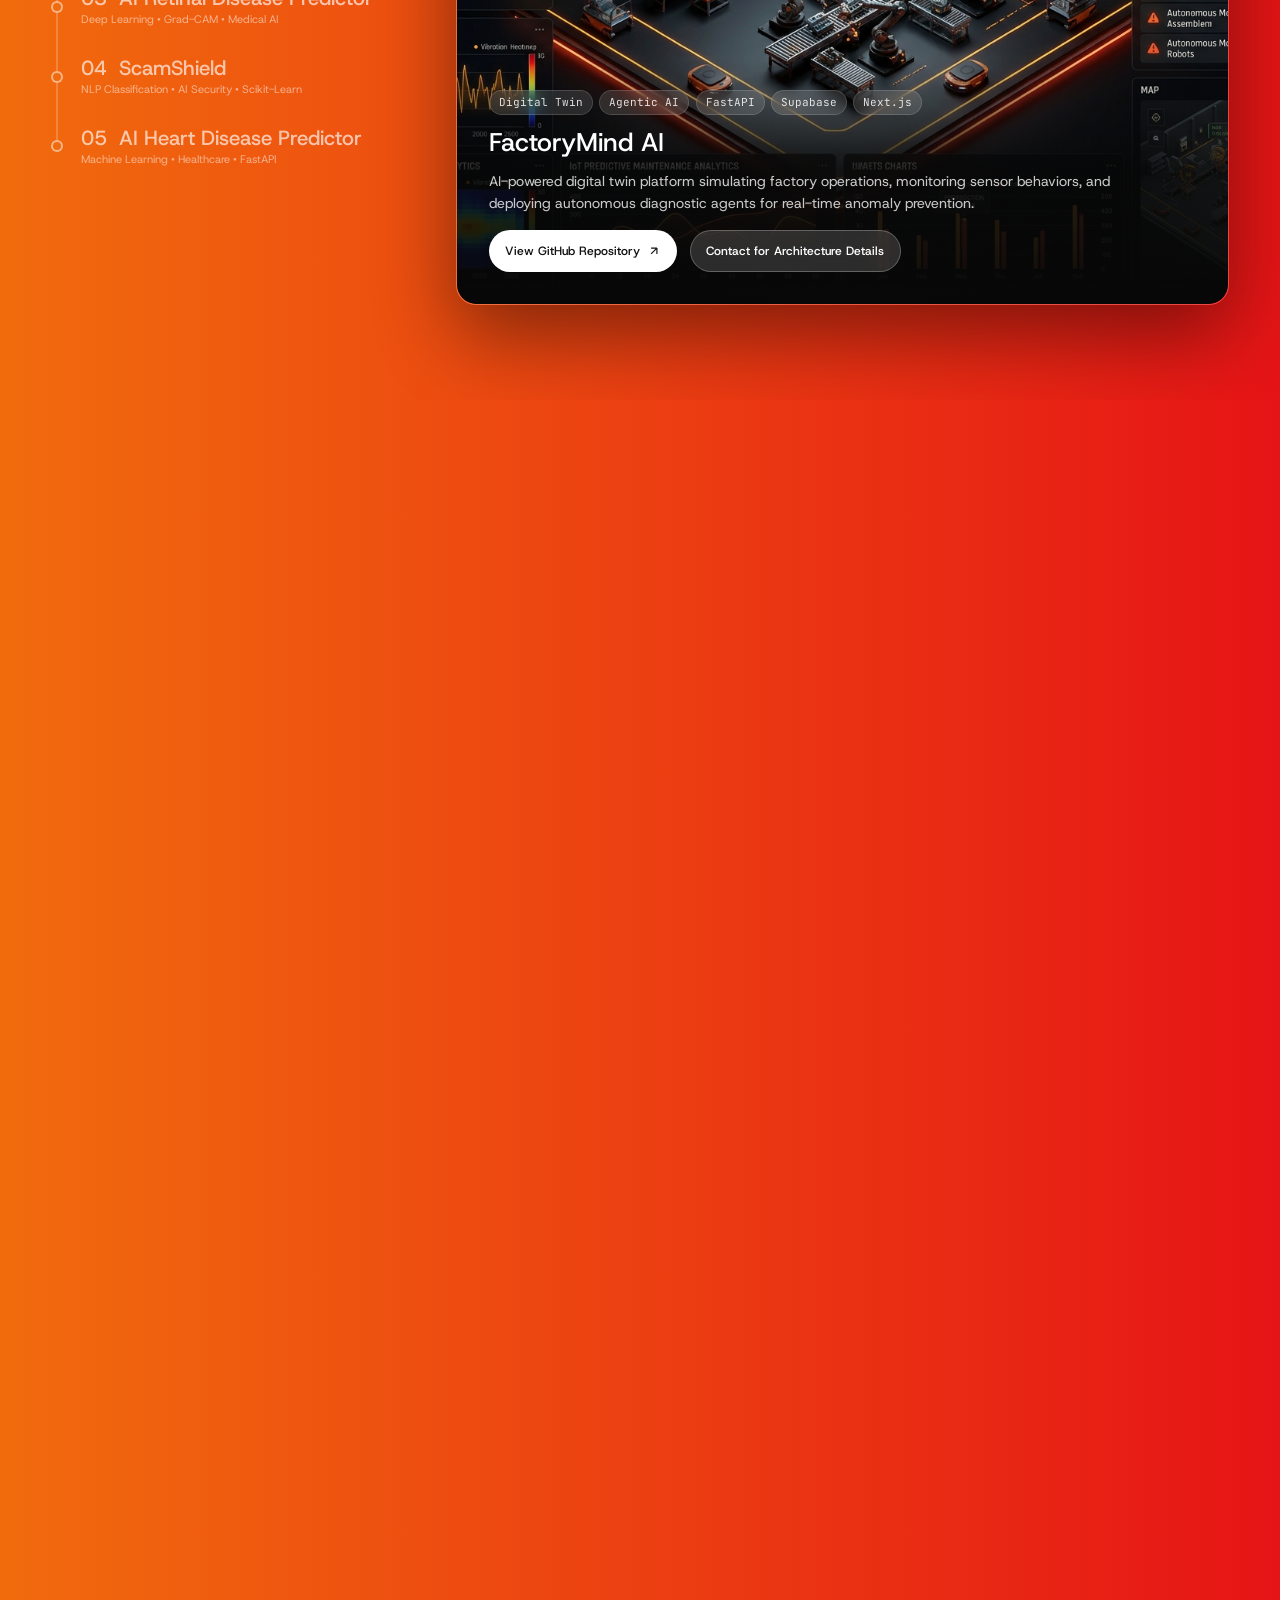
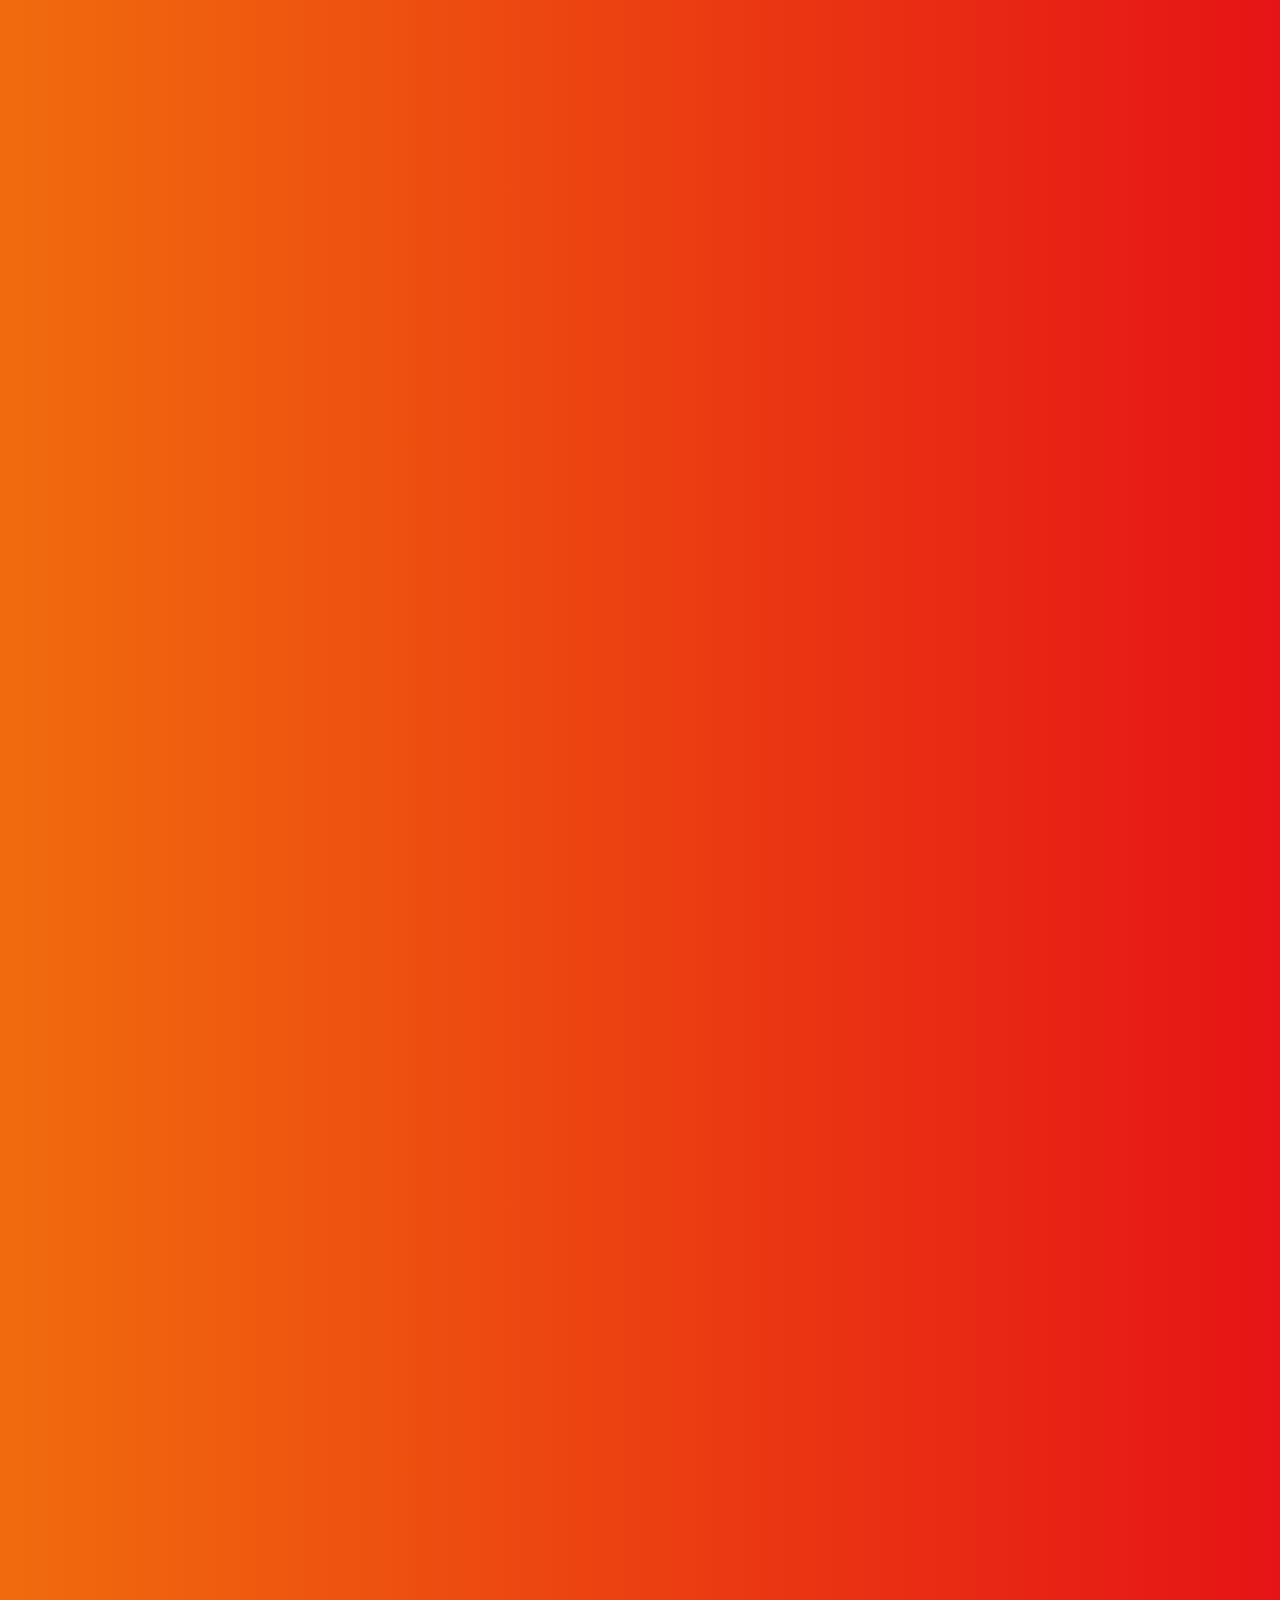
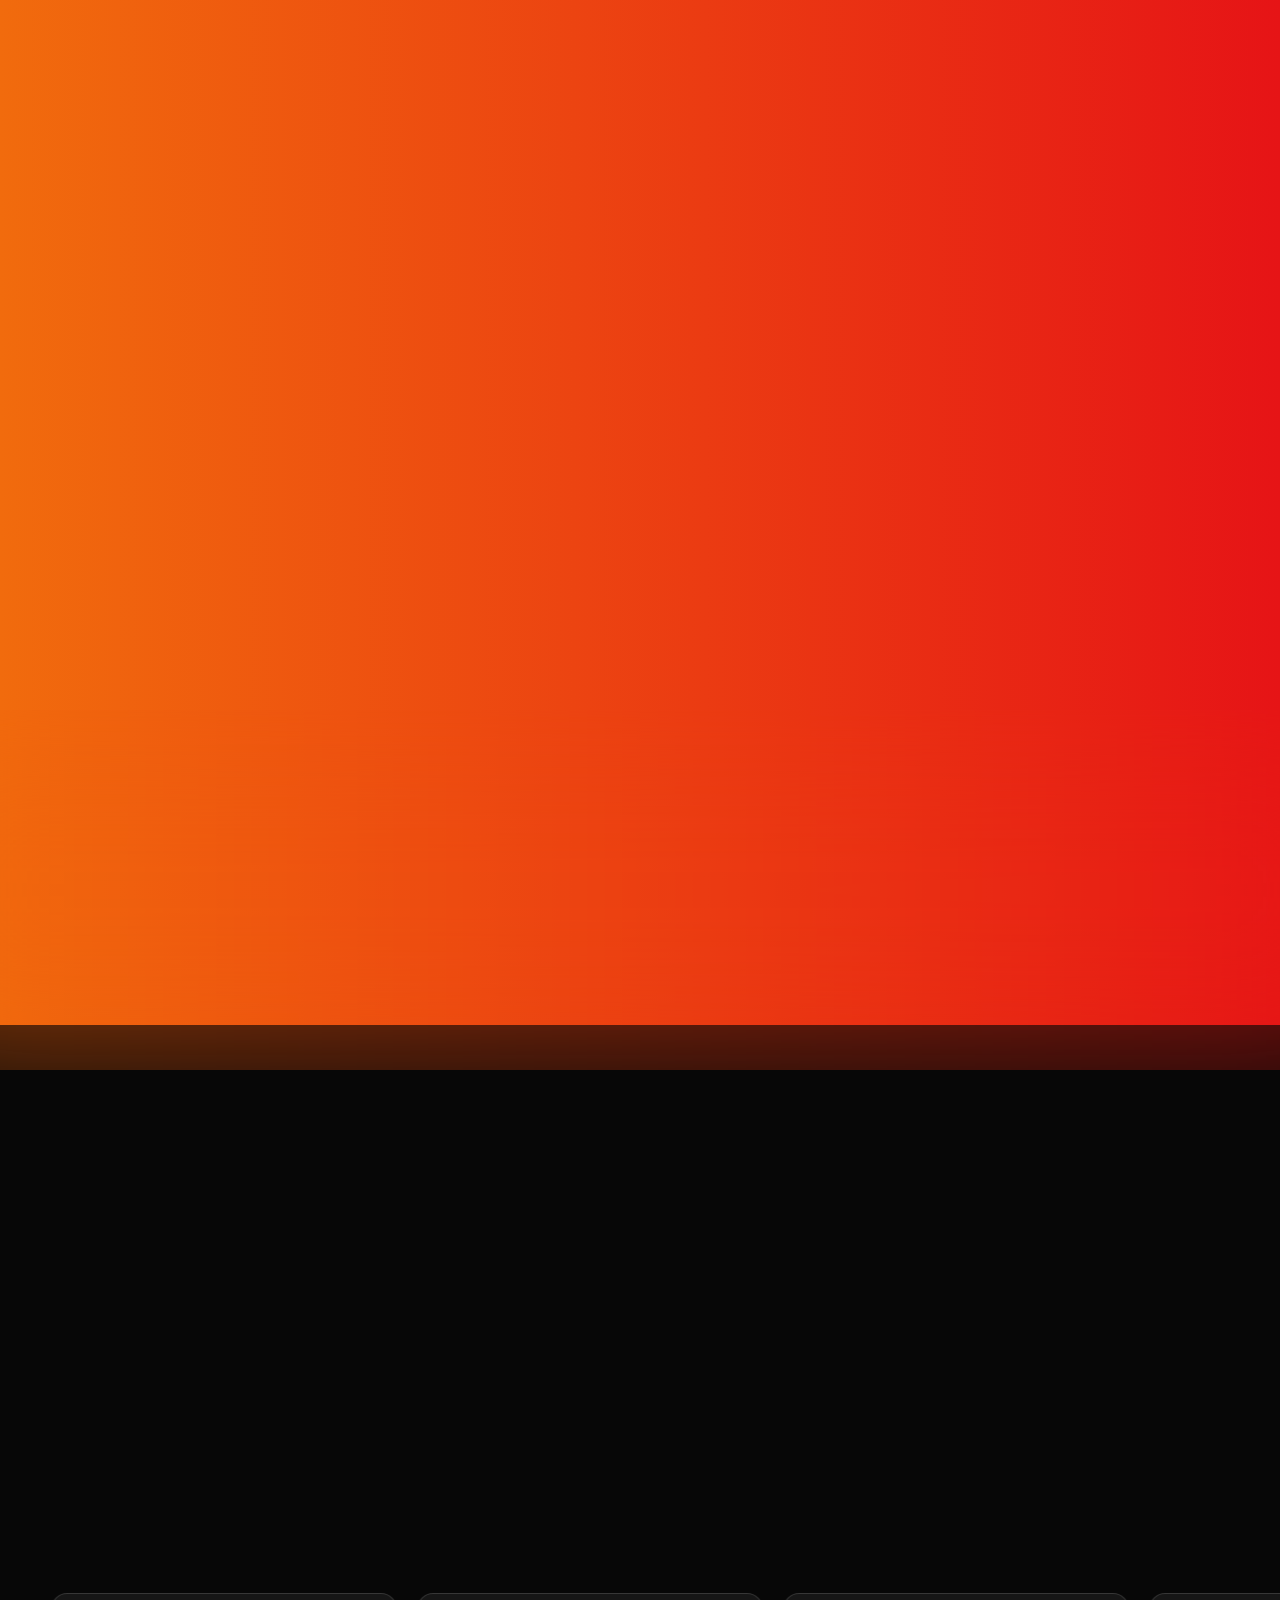
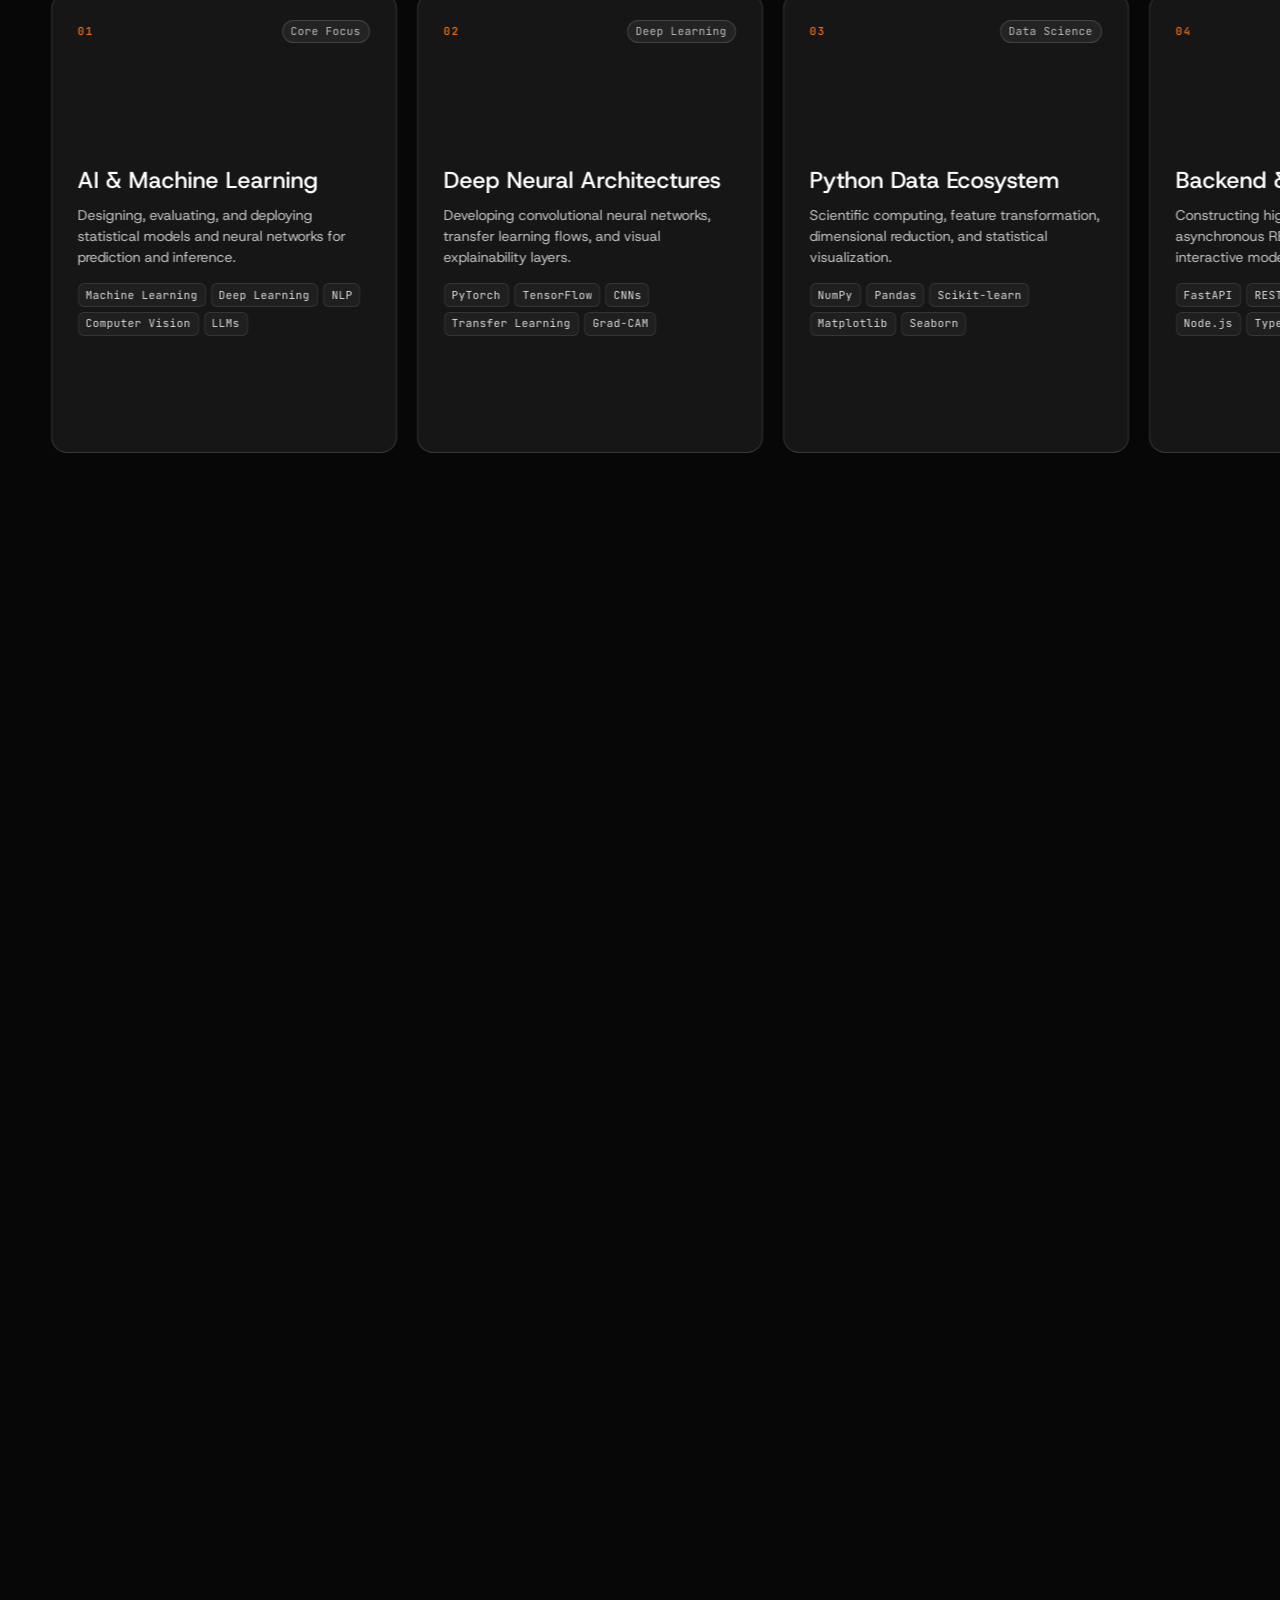
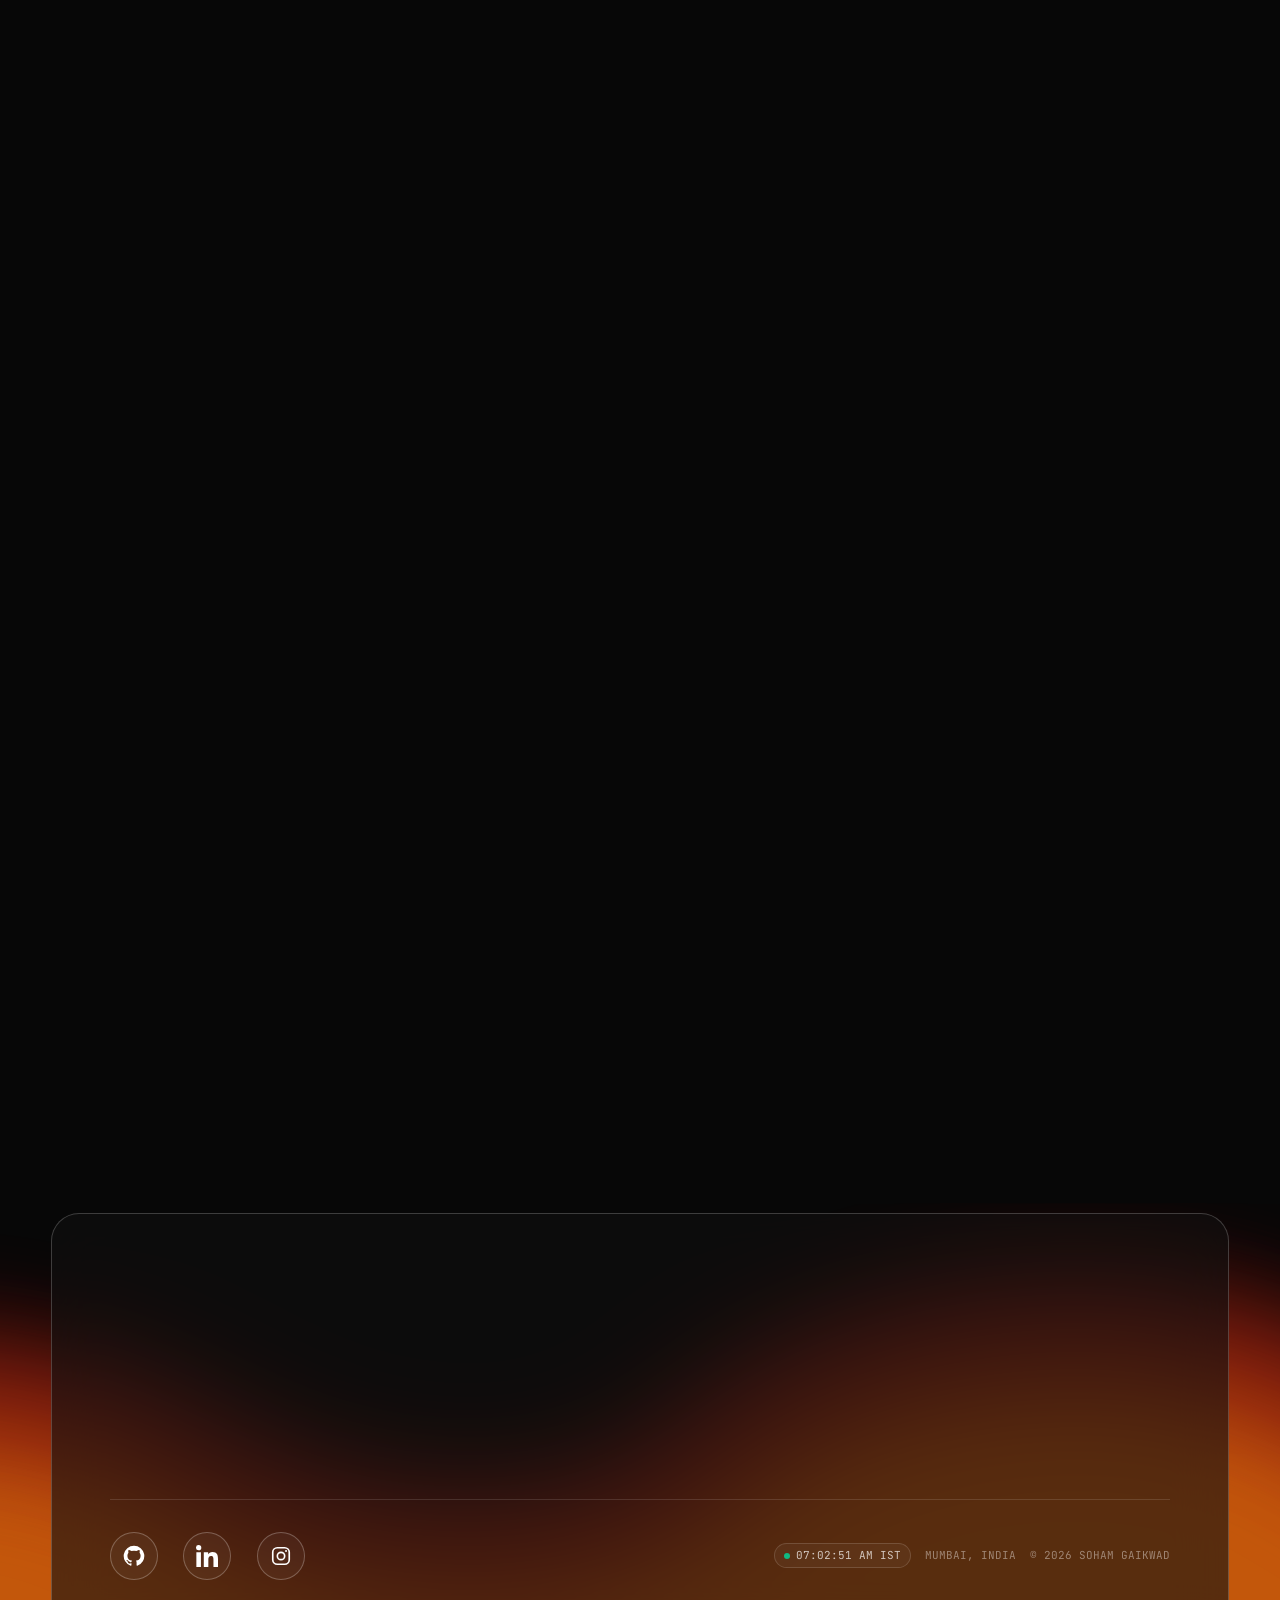
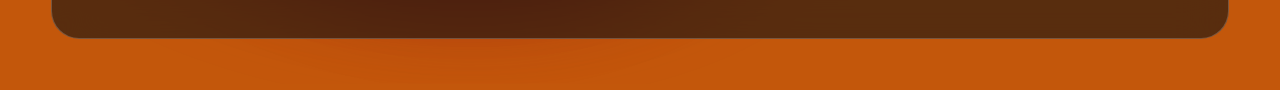
==== commit c4183ca7: "refactor: redesign portfolio layout with new assets and static preview server" ====
--- a/home.html
+++ b/home.html
@@ -1,452 +1,12 @@
-<!DOCTYPE html>
+<!doctype html>
 <html lang="en">
-
 <head>
-  <meta charset="UTF-8">
-  <meta name="viewport" content="width=device-width, initial-scale=1.0">
-  <title>Soham Pravin Gaikwad - Backend Developer</title>
-  <!-- Use Google Fonts (Inter) and FontAwesome for icons -->
-  <link rel="preconnect" href="https://fonts.googleapis.com">
-  <link rel="preconnect" href="https://fonts.gstatic.com" crossorigin>
-  <link
-    href="https://fonts.googleapis.com/css2?family=Inter:wght@300;400;500;600;700&family=Share+Tech+Mono&display=swap"
-    rel="stylesheet">
-  <link rel="stylesheet" href="https://cdnjs.cloudflare.com/ajax/libs/font-awesome/6.4.0/css/all.min.css">
-  <link rel="stylesheet" href="style.css">
+  <meta charset="utf-8" />
+  <meta name="viewport" content="width=device-width, initial-scale=1" />
+  <meta http-equiv="refresh" content="0; url=./" />
+  <link rel="canonical" href="./" />
+  <title>Soham Gaikwad — Portfolio</title>
+  <script>location.replace('./' + location.search + location.hash);</script>
 </head>
-
-<body>
-
-  <!-- ── GLOBAL BACKGROUND EFFECTS ───────────────── -->
-  <canvas id="matrix-canvas"></canvas>
-  <div class="scanlines"></div>
-  <div class="glow-bg"></div>
-  <div class="ping-ring">
-    <div class="ring"></div>
-    <div class="ring"></div>
-    <div class="ring"></div>
-  </div>
-  <div class="corner tl"></div>
-  <div class="corner tr"></div>
-  <div class="corner bl"></div>
-  <div class="corner br"></div>
-  <nav id="navbar">
-    <div class="nav-content">
-      <a href="#hero" class="logo-dot" aria-label="Home"><span></span></a>
-      <ul class="nav-links">
-        <li><a href="#about">About</a></li>
-        <li><a href="#skills">Skills</a></li>
-        <li><a href="#projects">Projects</a></li>
-        <li><a href="#journey">Journey</a></li>
-        <li><a href="#contact" class="btn-contact-nav">Contact</a></li>
-      </ul>
-      <div class="menu-toggle"><i class="fas fa-bars"></i></div>
-    </div>
-  </nav>
-
-  <header id="hero">
-    <!-- Subtle particle or gradient space wrapper -->
-    <div id="particles-js" class="hero-background"></div>
-    <div class="hero-content">
-      <h1 class="name">Soham Pravin Gaikwad</h1>
-      <h2 class="title">Backend Developer</h2>
-      <p class="tagline">Building scalable and efficient backend systems.</p>
-      <div class="hero-cta">
-        <a href="#projects" class="btn btn-primary">View Projects</a>
-        <a href="#contact" class="btn btn-secondary">Contact Me</a>
-        <a href="Professional%20Modern%20CV%20Resume.pdf" target="_blank" rel="noopener noreferrer"
-          class="btn btn-primary">Resume</a>
-      </div>
-    </div>
-    <div class="scroll-indicator">
-      <a href="#about"><i class="fas fa-chevron-down"></i></a>
-    </div>
-  </header>
-
-  <main>
-    <section id="about" class="reveal section-padding">
-      <div class="container">
-        <div class="section-title">
-          <h2>About Me</h2>
-          <div class="underline"></div>
-        </div>
-        <div class="about-content">
-          <div class="about-text">
-            <p>I'm a passionate <span class="highlight">Backend Developer</span> who specializes in building scalable,
-              high-performance systems and APIs that power modern applications.</p>
-            <p>With a deep focus on system design, data structures, and clean architecture, I craft backend solutions
-              that are reliable, maintainable, and built to scale. I thrive on solving complex engineering problems and
-              turning ideas into production-ready software.</p>
-          </div>
-          <div class="about-illustration">
-            <div class="code-window">
-              <div class="window-header">
-                <span class="dot red"></span>
-                <span class="dot yellow"></span>
-                <span class="dot green"></span>
-              </div>
-              <div class="window-body">
-                <pre><code><span class="keyword">const</span> <span class="variable">developer</span> = {
-  <span class="property">name</span>: <span class="string">"Soham Pravin Gaikwad"</span>,
-  <span class="property">role</span>: <span class="string">"Backend Developer"</span>,
-  <span class="property">focus</span>: [<span class="string">"System Design"</span>, <span class="string">"Scalable APIs"</span>],
-  <span class="property">passion</span>: [<span class="string">"Problem Solving"</span>, <span class="string">"Clean Architecture"</span>]
-};</code></pre>
-              </div>
-            </div>
-          </div>
-        </div>
-      </div>
-    </section>
-
-    <section id="skills" class="reveal section-padding">
-      <div class="container">
-        <div class="section-title">
-          <h2>Skills & Technologies</h2>
-          <div class="underline"></div>
-        </div>
-        <div class="skills-grid">
-          <div class="skill-category">
-            <div class="skill-header">
-              <div class="icon-box"><i class="fas fa-code"></i></div>
-              <h3>Programming</h3>
-            </div>
-            <ul class="skill-list">
-              <li>
-                <div class="skill-info"><span>Java</span> <span>85%</span></div>
-                <div class="progress">
-                  <div class="progress-bar" style="--target-width: 85%"></div>
-                </div>
-              </li>
-              <li>
-                <div class="skill-info"><span>C</span> <span>75%</span></div>
-                <div class="progress">
-                  <div class="progress-bar" style="--target-width: 75%"></div>
-                </div>
-              </li>
-              <li>
-                <div class="skill-info"><span>Python</span> <span>80%</span></div>
-                <div class="progress">
-                  <div class="progress-bar" style="--target-width: 80%"></div>
-                </div>
-              </li>
-            </ul>
-          </div>
-
-          <div class="skill-category">
-            <div class="skill-header">
-              <div class="icon-box"><i class="fas fa-server"></i></div>
-              <h3>Backend</h3>
-            </div>
-            <ul class="skill-list">
-              <li>
-                <div class="skill-info"><span>Node.js</span> <span>Learning</span></div>
-                <div class="progress">
-                  <div class="progress-bar" style="--target-width: 60%"></div>
-                </div>
-              </li>
-              <li>
-                <div class="skill-info"><span>Databases (SQL)</span> <span>65%</span></div>
-                <div class="progress">
-                  <div class="progress-bar" style="--target-width: 65%"></div>
-                </div>
-              </li>
-              <li>
-                <div class="skill-info"><span>REST APIs</span> <span>70%</span></div>
-                <div class="progress">
-                  <div class="progress-bar" style="--target-width: 70%"></div>
-                </div>
-              </li>
-            </ul>
-          </div>
-
-          <div class="skill-category">
-            <div class="skill-header">
-              <div class="icon-box"><i class="fas fa-brain"></i></div>
-              <h3>Concepts</h3>
-            </div>
-            <div class="concept-tags">
-              <span class="tag">Data Structures</span>
-              <span class="tag">Algorithms</span>
-              <span class="tag">OOP</span>
-              <span class="tag">System Design</span>
-              <span class="tag">Problem Solving</span>
-            </div>
-          </div>
-
-          <div class="skill-category">
-            <div class="skill-header">
-              <div class="icon-box"><i class="fas fa-robot"></i></div>
-              <h3>AI / ML</h3>
-            </div>
-            <ul class="skill-list">
-              <li>
-                <div class="skill-info"><span>Data Visualisation</span> <span>80%</span></div>
-                <div class="progress">
-                  <div class="progress-bar" style="--target-width: 80%"></div>
-                </div>
-              </li>
-              <li>
-                <div class="skill-info"><span>Machine Learning</span> <span>75%</span></div>
-                <div class="progress">
-                  <div class="progress-bar" style="--target-width: 75%"></div>
-                </div>
-              </li>
-              <li>
-                <div class="skill-info"><span>Deep Learning</span> <span>70%</span></div>
-                <div class="progress">
-                  <div class="progress-bar" style="--target-width: 70%"></div>
-                </div>
-              </li>
-              <li>
-                <div class="skill-info"><span>NLP</span> <span>70%</span></div>
-                <div class="progress">
-                  <div class="progress-bar" style="--target-width: 70%"></div>
-                </div>
-              </li>
-            </ul>
-          </div>
-        </div>
-      </div>
-    </section>
-
-    <section id="projects" class="reveal section-padding">
-      <div class="container">
-        <div class="section-title">
-          <h2>Featured Projects</h2>
-          <div class="underline"></div>
-        </div>
-        <div class="projects-grid">
-          <!-- Featured Project -->
-          <div class="project-card featured">
-            <div class="project-content">
-              <div class="project-label">Featured Work</div>
-              <h3 class="project-title">Java Chess Game</h3>
-              <div class="project-description">
-                <p>A fully functional, object-oriented chess game featuring a custom graphical user interface built with
-                  Swing. Implements robust game logic, move validation, and state management.</p>
-              </div>
-              <ul class="project-tech">
-                <li>Java</li>
-                <li>Swing</li>
-                <li>OOP Design</li>
-              </ul>
-            </div>
-          </div>
-
-          <!-- Placeholder Project 1 -->
-          <div class="project-card">
-            <div class="project-content">
-              <div class="project-label">Learning Project</div>
-              <h3 class="project-title">RESTful API Service</h3>
-              <div class="project-description">
-                <p>A backend service built during my learning phase to manage external data sources efficiently.
-                  Features custom endpoints and data filtering.</p>
-              </div>
-              <ul class="project-tech">
-                <li>Node.js</li>
-                <li>Express</li>
-                <li>JSON</li>
-              </ul>
-            </div>
-          </div>
-
-          <!-- Placeholder Project 2 -->
-          <div class="project-card">
-            <div class="project-content">
-              <div class="project-label">System Utility</div>
-              <h3 class="project-title">Task Scheduler CLI</h3>
-              <div class="project-description">
-                <p>A command-line tool written in C for scheduling and managing background tasks, demonstrating an
-                  understanding of core data structures.</p>
-              </div>
-              <ul class="project-tech">
-                <li>C Programming</li>
-                <li>Data Structures</li>
-              </ul>
-            </div>
-          </div>
-        </div>
-      </div>
-    </section>
-
-    <section id="journey" class="reveal section-padding">
-      <div class="container">
-        <div class="section-title">
-          <h2>Experience & Journey</h2>
-          <div class="underline"></div>
-        </div>
-        <div class="timeline">
-          <div class="timeline-item">
-            <div class="timeline-dot"></div>
-            <div class="timeline-content">
-              <div class="timeline-date">Core Expertise</div>
-              <h3>Backend Engineering</h3>
-              <p>Architecting and building robust, scalable backend systems using Java, Node.js, and REST APIs — focused
-                on performance, maintainability, and clean design patterns.</p>
-            </div>
-          </div>
-          <div class="timeline-item">
-            <div class="timeline-dot"></div>
-            <div class="timeline-content">
-              <div class="timeline-date">Proficiency</div>
-              <h3>Data Structures &amp; Algorithms</h3>
-              <p>Strong command of DSA principles applied to real-world engineering challenges — optimizing data flow,
-                query performance, and overall system efficiency.</p>
-            </div>
-          </div>
-          <div class="timeline-item">
-            <div class="timeline-dot"></div>
-            <div class="timeline-content">
-              <div class="timeline-date">Ongoing Projects</div>
-              <h3>Systems &amp; API Development</h3>
-              <p>Building production-grade tools and services including RESTful APIs, command-line utilities, and
-                object-oriented applications that solve real engineering problems.</p>
-            </div>
-          </div>
-        </div>
-      </div>
-    </section>
-
-    <section id="contact" class="reveal section-padding">
-      <div class="container">
-        <div class="section-title">
-          <h2>Get In Touch</h2>
-          <div class="underline"></div>
-        </div>
-        <div class="contact-wrapper">
-
-          <!-- LEFT: Info -->
-          <div class="contact-info">
-            <h3 class="contact-heading">Let's Connect</h3>
-            <p class="contact-subtext">Have a project in mind or want to discuss backend architecture? I'm always open
-              to collaboration, ideas, and technical challenges.</p>
-            <p class="contact-response"><span class="response-icon">⚡</span> I usually respond within 24 hours</p>
-
-            <div class="contact-details">
-              <div class="contact-item">
-                <div class="icon-circle"><i class="fas fa-envelope"></i></div>
-                <div>
-                  <h4>Email</h4>
-                  <a href="mailto:spgaikwad2696@gmail.com">spgaikwad2696@gmail.com</a>
-                </div>
-              </div>
-              <div class="contact-item">
-                <div class="icon-circle"><i class="fas fa-briefcase"></i></div>
-                <div>
-                  <h4>Status</h4>
-                  <span>Open to Opportunities</span>
-                </div>
-              </div>
-            </div>
-
-            <div class="social-links-container">
-              <p class="social-label">Find me on</p>
-              <div class="social-links">
-                <a href="https://github.com/SohamG2696" target="_blank" rel="noopener noreferrer"
-                  class="social-icon social-github" aria-label="GitHub"><i class="fab fa-github"></i></a>
-                <a href="https://www.linkedin.com/in/soham-gaikwad-5091a5322?utm_source=share&utm_campaign=share_via&utm_content=profile&utm_medium=android_app"
-                  target="_blank" rel="noopener noreferrer" class="social-icon social-linkedin" aria-label="LinkedIn"><i
-                    class="fab fa-linkedin-in"></i></a>
-                <a href="https://www.instagram.com/soham_2696/" target="_blank" rel="noopener noreferrer"
-                  class="social-icon social-instagram" aria-label="Instagram"><i class="fab fa-instagram"></i></a>
-              </div>
-            </div>
-          </div>
-
-          <!-- RIGHT: Form -->
-          <div class="contact-form-container">
-            <form class="contact-form" id="contact-form" onsubmit="handleContactSubmit(event)">
-              <div class="float-group">
-                <input type="text" id="name" class="float-input" placeholder=" " required autocomplete="off">
-                <label for="name" class="float-label">Your Name</label>
-              </div>
-              <div class="float-group">
-                <input type="email" id="email" class="float-input" placeholder=" " required autocomplete="off">
-                <label for="email" class="float-label">Email Address</label>
-              </div>
-              <div class="float-group">
-                <textarea id="message" class="float-input float-textarea" placeholder=" " rows="5" required></textarea>
-                <label for="message" class="float-label">Your Message</label>
-              </div>
-              <button type="submit" class="contact-submit-btn" id="contact-send-btn">
-                <span class="btn-text">Send Message</span>
-                <i class="fas fa-paper-plane btn-icon"></i>
-              </button>
-            </form>
-          </div>
-
-        </div>
-      </div>
-    </section>
-  </main>
-
-  <footer>
-    <div class="container">
-      <div class="footer-content">
-        <div class="footer-logo"><span class="footer-dot"></span></div>
-        <p>Built with passion by <span class="highlight">Soham Pravin Gaikwad</span></p>
-        <p class="copyright">&copy; <span id="year"></span> All Rights Reserved.</p>
-      </div>
-    </div>
-  </footer>
-
-  <script src="script.js"></script>
-  <script>
-    /* ── MATRIX RAIN ─────────────────────────────── */
-    const _canvas = document.getElementById('matrix-canvas');
-    const _ctx = _canvas.getContext('2d');
-    function _resize() { _canvas.width = window.innerWidth; _canvas.height = window.innerHeight; }
-    _resize(); window.addEventListener('resize', _resize);
-    const _chars = 'アイウエオカキクケコサシスセソタチツテトナニヌネノハヒフヘホ0123456789ABCDEF{}[]<>/\\|+-=';
-    const _fs = 14;
-    let _cols, _drops;
-    function _initDrops() {
-      _cols = Math.floor(_canvas.width / _fs);
-      _drops = Array(_cols).fill(1).map(() => Math.random() * -120);
-    }
-    _initDrops(); window.addEventListener('resize', _initDrops);
-    function _drawMatrix() {
-      _ctx.fillStyle = 'rgba(5, 5, 5, 0.055)';
-      _ctx.fillRect(0, 0, _canvas.width, _canvas.height);
-      _ctx.font = `${_fs}px 'Share Tech Mono', monospace`;
-      for (let i = 0; i < _drops.length; i++) {
-        const ch = _chars[Math.floor(Math.random() * _chars.length)];
-        const x = i * _fs, y = _drops[i] * _fs;
-        _ctx.fillStyle = 'rgba(180,255,255,0.7)';
-        _ctx.fillText(ch, x, y);
-        _ctx.fillStyle = `rgba(0,173,181,${Math.random() * 0.4 + 0.15})`;
-        if (y > _canvas.height && Math.random() > 0.975) _drops[i] = 0;
-        _drops[i] += 0.45;
-      }
-    }
-    setInterval(_drawMatrix, 38);
-
-    /* ── CONTACT FORM ────────────────────────────── */
-    function handleContactSubmit(e) {
-      e.preventDefault();
-      const btn = document.getElementById('contact-send-btn');
-      const text = btn.querySelector('.btn-text');
-      const icon = btn.querySelector('.btn-icon');
-      btn.disabled = true;
-      btn.style.opacity = '0.7';
-      text.textContent = 'Sending…';
-      icon.className = 'fas fa-circle-notch fa-spin btn-icon';
-      setTimeout(() => {
-        text.textContent = 'Sent!';
-        icon.className = 'fas fa-check btn-icon';
-        btn.style.background = 'linear-gradient(135deg, #059669, #10b981)';
-        btn.style.opacity = '1';
-        document.getElementById('contact-form').reset();
-        setTimeout(() => {
-          text.textContent = 'Send Message';
-          icon.className = 'fas fa-paper-plane btn-icon';
-          btn.style.background = '';
-          btn.disabled = false;
-        }, 3000);
-      }, 1200);
-    }
-  </script>
-</body>
-
-</html>+<body><a href="./">Open Soham Gaikwad's portfolio</a></body>
+</html>
